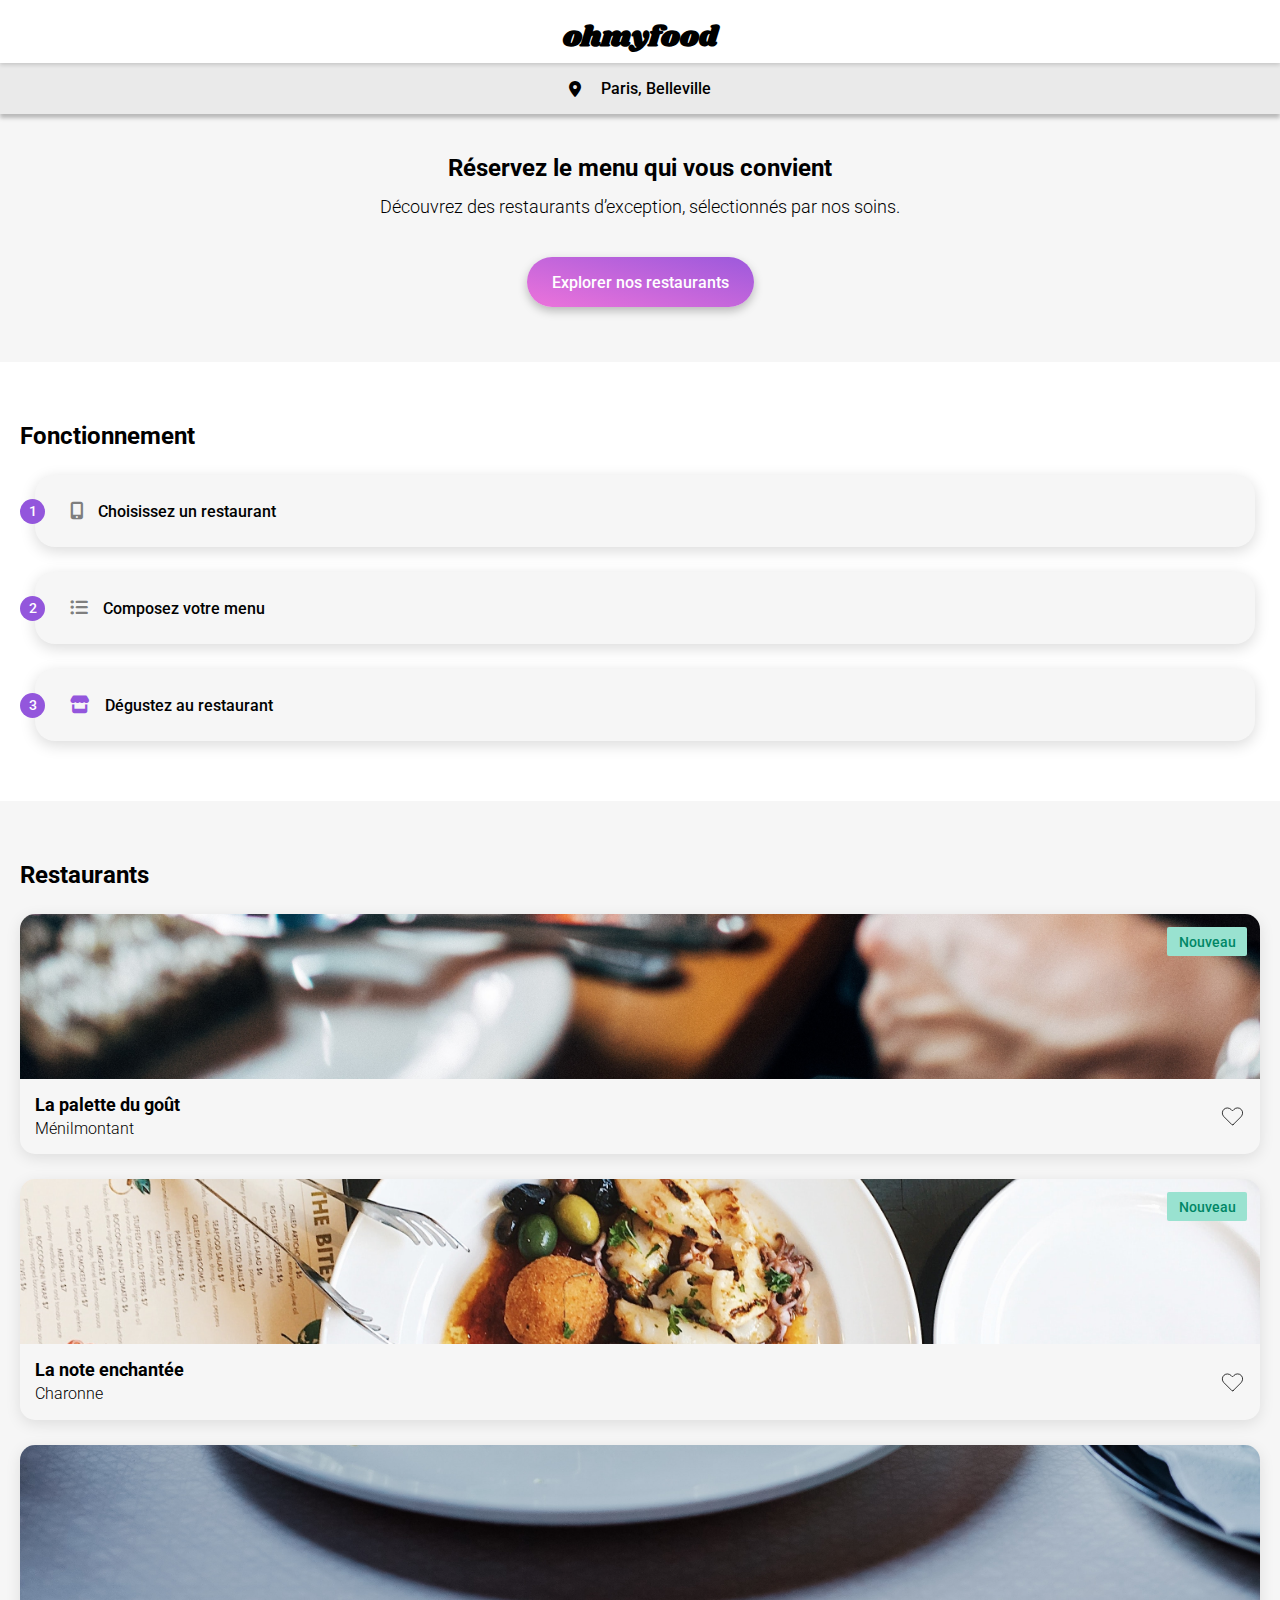
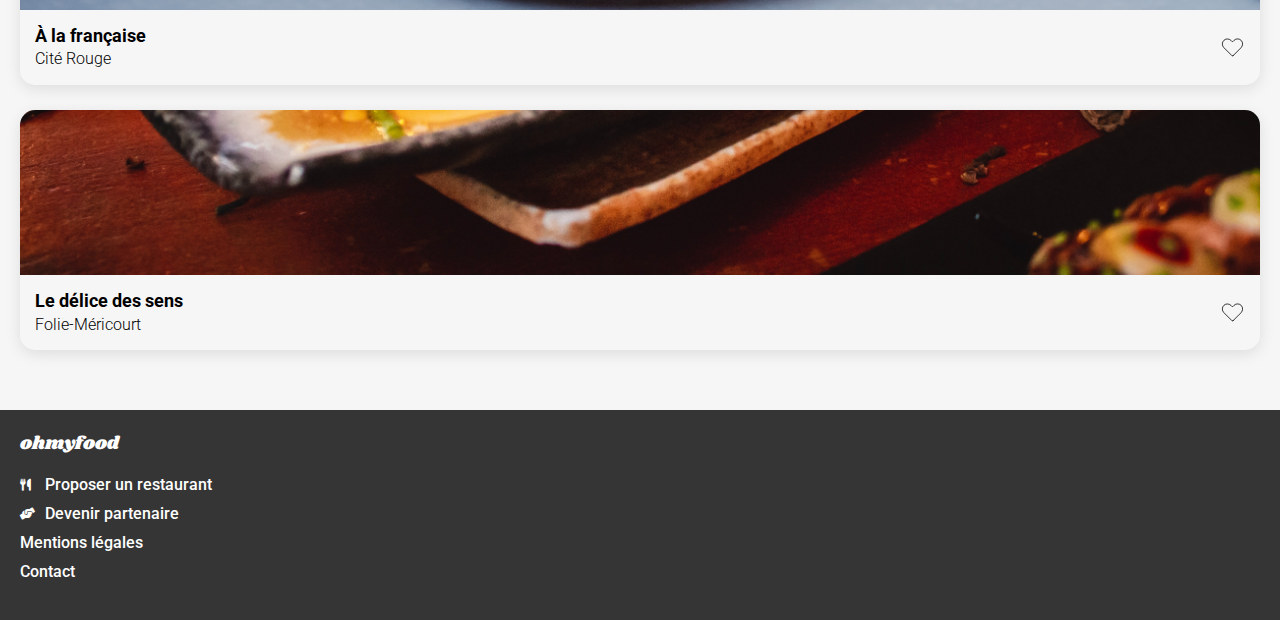
==== index.html @ 4b6b0914 "test" ====
<!DOCTYPE html>
<html lang="fr">
    <head>
        <meta charset="UTF-8">
        <meta name="viewport" content="width=device-width, initial-scale=1.0">
        <title>Oh My Food</title>
        <link rel="preconnect" href="https://fonts.gstatic.com" crossorigin>
        <link rel="stylesheet" href="https://fonts.googleapis.com/css2?family=Roboto:wght@300;400;500;600;700&family=Shrikhand&display=swap">
        <link rel="stylesheet" href="https://cdnjs.cloudflare.com/ajax/libs/font-awesome/6.0.0/css/all.min.css">
        <link rel="stylesheet" href="assets/css/style.css">
        <link rel="stylesheet" href="assets/css/homepage.css">
        <link rel="stylesheet" href="projet-3-OhMyFood/assets/css/style.css">
        <link rel="stylesheet" href="projet-3-OhMyFood/assets/css/homepage.css">
    </head>
    <body>
        <header class="homepage-header flex-center-center-col">
            <div class="header-title flex-center-center">
                <h1>ohmyfood</h1>
            </div>
            <div class="header-location flex-center-center">
                <i class="fa-solid fa-location-dot"></i>
                <p>Paris, Belleville</p>
            </div>
        </header>
        <main>
            <section class="homepage-call-to-action homepage-contrast-background flex-center-center-col">
                <div class="call-to-action-txt flex-center-center-col">
                    <h2>Réservez le menu qui vous convient</h2>
                    <p>Découvrez des restaurants d’exception, sélectionnés par nos soins.</p>
                </div>
                <a href="#restaurants" class="gradient-button">Explorer nos restaurants</a>
            </section>
            <section class="process-presentation flex-center-start-col">
                <h2>Fonctionnement</h2>
                <div class="process-steps flex-left-center homepage-contrast-background">
                    <span class="process-step-number flex-center-center">1</span>
                    <i class="grey-icon flex-center-center fa-solid fa-mobile-screen-button"></i>
                    <p>Choisissez un restaurant</p>                    
                </div>
                <div class="process-steps flex-left-center homepage-contrast-background">
                    <span class="process-step-number flex-center-center">2</span>
                    <i class="grey-icon flex-center-center fa-solid fa-list-ul"></i>
                    <p>Composez votre menu</p>                    
                </div>
                <div class="process-steps flex-left-center homepage-contrast-background">
                    <span class="process-step-number flex-center-center">3</span>
                    <i class="purple-icon flex-center-center fa-solid fa-store"></i>
                    <p>Dégustez au restaurant</p>                    
                </div>
            </section>
            <section class="restaurants-list homepage-contrast-background flex-center-start-col" id="restaurants">
                <h2>Restaurants</h2>
                <a href="./restaurants/lapalettedugout.html" class="restaurant-cards">
                    <article class="restaurant-cards-container">
                        <div class="restaurant-badge flex-center-center">Nouveau</div>
                        <img src="./assets/images/restaurants/jay-wennington-N_Y88TWmGwA-unsplash.jpg"
                             class="cards-img img-cover-bottom"
                             alt="Plates and bread bucket on a restaurant table">
                        <div class="restaurant-infos flex-center-center">
                            <div class="restaurant-txt">
                                <h3>La palette du goût</h3>
                                <p>Ménilmontant</p>
                            </div>
                            <div class="restaurant-save">
                                <input type="checkbox" id="heart-1st-restaurant"/>
                                <label for="heart-1st-restaurant">
                                    <svg class="heart-unchecked" xmlns="http://www.w3.org/2000/svg" viewBox="0 0 256 256">
                                        <path d="M133.7,211.9l81-81c19.9-20,22.8-52.7,4-73.6a52,52,0,0,0-75.5-2.1L128,70.5,114.9,57.3c-20-19.9-52.7-22.8-73.6-4a52,52,0,0,0-2.1,75.5l83.1,83.1A8.1,8.1,0,0,0,133.7,211.9Z"
                                        fill="none" stroke="#000" stroke-linecap="round" stroke-linejoin="round" stroke-width="8"/>
                                    </svg>
                                    <svg class="heart-checked" xmlns="http://www.w3.org/2000/svg" viewBox="0 0 256 256">
                                        <defs>
                                            <linearGradient id="Gradient1">
                                              <stop class="heart-gradient-top" offset="0%" />
                                              <stop class="heart-gradient-bottom" offset="100%" />
                                            </linearGradient>
                                        </defs>
                                        <path id="heart-checked-1" class="heart-checked" fill="url(#Gradient1)" d="M133.7,211.9l81-81c19.9-20,22.8-52.7,4-73.6a52,52,0,0,0-75.5-2.1L128,70.5,114.9,57.3c-20-19.9-52.7-22.8-73.6-4a52,52,0,0,0-2.1,75.5l83.1,83.1A8.1,8.1,0,0,0,133.7,211.9Z"/>
                                    </svg> 
                                </label>
                            </div>
                        </div>
                    </article>
                </a>
                <a href="./restaurants/lanotenechantee.html"class="restaurant-cards">
                    <article class="restaurant-cards-container">
                        <div class="restaurant-badge flex-center-center">Nouveau</div>
                        <img src="./assets/images/restaurants/stil-u2Lp8tXIcjw-unsplash.jpg"
                             class="cards-img img-cover-center"
                             alt="Plate and restaurant menu on a restaurant table">
                        <div class="restaurant-infos flex-center-center">
                            <div class="restaurant-txt">
                                <h3>La note enchantée</h3>
                                <p>Charonne</p>
                            </div>
                            <div class="restaurant-save">
                                <input type="checkbox" id="heart-2nd-restaurant"/>
                                <label for="heart-2nd-restaurant">
                                    <svg class="heart-unchecked" xmlns="http://www.w3.org/2000/svg" viewBox="0 0 256 256">
                                        <path d="M133.7,211.9l81-81c19.9-20,22.8-52.7,4-73.6a52,52,0,0,0-75.5-2.1L128,70.5,114.9,57.3c-20-19.9-52.7-22.8-73.6-4a52,52,0,0,0-2.1,75.5l83.1,83.1A8.1,8.1,0,0,0,133.7,211.9Z"
                                        fill="none" stroke="#000" stroke-linecap="round" stroke-linejoin="round" stroke-width="8"/>
                                    </svg>
                                    <svg class="heart-checked" xmlns="http://www.w3.org/2000/svg" viewBox="0 0 256 256">
                                        <defs>
                                            <linearGradient id="Gradient2">
                                              <stop class="heart-gradient-top" offset="0%" />
                                              <stop class="heart-gradient-bottom" offset="100%" />
                                            </linearGradient>
                                        </defs>
                                        <path id="heart-checked-2" class="heart-checked" fill="url(#Gradient2)" d="M133.7,211.9l81-81c19.9-20,22.8-52.7,4-73.6a52,52,0,0,0-75.5-2.1L128,70.5,114.9,57.3c-20-19.9-52.7-22.8-73.6-4a52,52,0,0,0-2.1,75.5l83.1,83.1A8.1,8.1,0,0,0,133.7,211.9Z"/>
                                    </svg>
                                </label>
                            </div>
                        </div>
                    </article>
                </a>
                <a href="./restaurants/alafrancaise.html" class="restaurant-cards">
                    <article class="restaurant-cards-container">
                        <div class="none restaurant-badge flex-center-center">Nouveau</div>
                        <img src="./assets/images/restaurants/toa-heftiba-DQKerTsQwi0-unsplash.jpg"
                             class="cards-img img-cover-bottom"
                             alt="Eggs on bread on a restaurant table">
                        <div class="restaurant-infos flex-center-center">
                            <div class="restaurant-txt">
                                <h3>À la française</h3>
                                <p>Cité Rouge</p>
                            </div>
                            <div class="restaurant-save">
                                <input type="checkbox" id="heart-3rd-restaurant"/>
                                <label for="heart-3rd-restaurant">
                                    <svg class="heart-unchecked" xmlns="http://www.w3.org/2000/svg" viewBox="0 0 256 256">
                                        <path d="M133.7,211.9l81-81c19.9-20,22.8-52.7,4-73.6a52,52,0,0,0-75.5-2.1L128,70.5,114.9,57.3c-20-19.9-52.7-22.8-73.6-4a52,52,0,0,0-2.1,75.5l83.1,83.1A8.1,8.1,0,0,0,133.7,211.9Z"
                                        fill="none" stroke="#000" stroke-linecap="round" stroke-linejoin="round" stroke-width="8"/>
                                    </svg>
                                    <svg class="heart-checked" xmlns="http://www.w3.org/2000/svg" viewBox="0 0 256 256">
                                        <defs>
                                            <linearGradient id="Gradient3">
                                            <stop class="heart-gradient-top" offset="0%" />
                                            <stop class="heart-gradient-bottom" offset="100%" />
                                            </linearGradient>
                                        </defs>
                                        <path id="heart-checked-3" class="heart-checked" fill="url(#Gradient3)" d="M133.7,211.9l81-81c19.9-20,22.8-52.7,4-73.6a52,52,0,0,0-75.5-2.1L128,70.5,114.9,57.3c-20-19.9-52.7-22.8-73.6-4a52,52,0,0,0-2.1,75.5l83.1,83.1A8.1,8.1,0,0,0,133.7,211.9Z"/>
                                    </svg>
                                </label>
                            </div>
                        </div>
                    </article>
                </a>
                <a href="./restaurants/ledelicedessens.html" class="restaurant-cards">
                    <article class="restaurant-cards-container">
                        <div class="none restaurant-badge flex-center-center">Nouveau</div>
                        <img src="./assets/images/restaurants/louis-hansel-shotsoflouis-qNBGVyOCY8Q-unsplash.jpg"
                             class="cards-img img-cover-bottom"
                             alt="Restaurant plates filled woth fish and other ingredients">
                        <div class="restaurant-infos flex-center-center">
                            <div class="restaurant-txt">
                                <h3>Le délice des sens</h3>
                                <p>Folie-Méricourt</p>
                            </div>
                            <div class="restaurant-save">
                                <input type="checkbox" id="heart-4th-restaurant"/>
                                <label for="heart-4th-restaurant">
                                    <svg class="heart-unchecked" xmlns="http://www.w3.org/2000/svg" viewBox="0 0 256 256">
                                        <path d="M133.7,211.9l81-81c19.9-20,22.8-52.7,4-73.6a52,52,0,0,0-75.5-2.1L128,70.5,114.9,57.3c-20-19.9-52.7-22.8-73.6-4a52,52,0,0,0-2.1,75.5l83.1,83.1A8.1,8.1,0,0,0,133.7,211.9Z"
                                        fill="none" stroke="#000" stroke-linecap="round" stroke-linejoin="round" stroke-width="8"/>
                                    </svg>
                                    <svg class="heart-checked" xmlns="http://www.w3.org/2000/svg" viewBox="0 0 256 256">
                                        <defs>
                                            <linearGradient id="Gradient4">
                                            <stop class="heart-gradient-top" offset="0%" />
                                            <stop class="heart-gradient-bottom" offset="100%" />
                                            </linearGradient>
                                        </defs>
                                        <path id="heart-checked-4" class="heart-checked" fill="url(#Gradient4)" d="M133.7,211.9l81-81c19.9-20,22.8-52.7,4-73.6a52,52,0,0,0-75.5-2.1L128,70.5,114.9,57.3c-20-19.9-52.7-22.8-73.6-4a52,52,0,0,0-2.1,75.5l83.1,83.1A8.1,8.1,0,0,0,133.7,211.9Z"/>
                                    </svg>
                                </label>
                            </div>
                        </div>
                    </article>
                </a>
            </section>
        </main>
        <footer class="footer-container">
            <h4>ohmyfood</h4>
            <ul class="flex-center-start-col">
                <li><a href="#" class="flex-left-center"><i class="fa-solid fa-utensils"></i>Proposer un restaurant</a></li>
                <li><a href="#" class="flex-left-center"><i class="fa-solid fa-handshake-angle"></i>Devenir partenaire</a></li>
                <li><a href="#">Mentions légales</a></li>
                <li><a href="mailto:basile.d.santos@gmail.com">Contact</a></li>
            </ul>
        </footer>
    </body>
</html>
---- assets/css/style.css ----
/********** Initialize main elements ***********/
html {
	scroll-behavior: smooth;
}

* {
    font-family: 'Roboto', sans-serif, Helvetica;
    color: #000000;
    font-weight: 300;
}

:root {
    --primary-color: #9356DC;
    --secondary-color: #FF79DA;
    --tertiary-color: #99E2D0;
    --tertiary-contrast-color: #008766;
    --background-color: #F6F6F6;
    --light-contrast-color: #FFFFFF;
    --dark-contrast-color: #353535;
    --global-padding-top-bottom: 60px;
    --global-padding-left-right: 20px;
    --section-gap: 25px;
}

body {
    margin: 0;
}

h1, h2, h3, h4, h5, h6 {
    margin: 0;
}

h1, h2, h3 {
    font-weight: 700;
}

h1 {
    font-size: 1.8em;
}

h2 {
    font-size: 1.5em;
}

h3 {
    font-size: 1.1em;
}

.homepage-contrast-background {
    background-color: #F6F6F6;
}

.flex-center-center, .gradient-button {
    display: flex;
    justify-content: center;
    align-items: center;
}

.flex-left-center {
    display: flex;
    justify-content: left;
    align-items: center;
}

.flex-right-center {
    display: flex;
    justify-content: right;
    align-items: center;
}

.flex-center-end {
    display: flex;
    justify-content: center;
    align-items: flex-end;
}

.flex-center-center-col {
    display: flex;
    justify-content: center;
    align-items: center;
    flex-direction: column;
}

.flex-center-start-col {
    display: flex;
    justify-content: center;
    align-items: flex-start;
    flex-direction: column;
}

.none {
    display: none;
}

.img-cover-bottom {
    object-fit: cover;
    object-position: bottom;
}

.img-cover-center {
    object-fit: cover;
    object-position: center;
}

.gradient-button {
    width: fit-content;
    text-decoration: none;
    height: 50px;
    padding: 0 25px;
    margin: 15px;
    font-size: 1em;
    font-weight: 500;
    border: none;
    border-radius: 25px;
    color: #FFFFFF;
    background: linear-gradient(193.33deg, #9356DC -11.44%, #FF79DA 123.93%);
    box-shadow: 0px 4px 10px 0px #00000040;
    transition: 250ms ease-in;
}

.gradient-button:hover {
    filter: brightness(115%) contrast(85%);
    box-shadow: 0px 4px 15px 0px #00000040;
}

.purple-icon {
    color: var(--primary-color);
}

.grey-icon {
    color: #7E7E7E;
}

/****** Footer style ******/
.footer-container {
    padding: var(--global-padding-left-right);
    background-color: var(--dark-contrast-color);
    h4, li, i, a {
        color: #FFFFFF;
    }
    h4 {
        font-family: Shrikhand;
        font-size: 1.15em;
    }
    ul {
        list-style: none;
        padding-left: 0;
        gap: 5px;
        a {
            gap: 20px;
            font-size: 1em;
            font-weight: 500;
            line-height: 1.5em;
            text-decoration: none;
        }
        i {
            width: 5px;
            font-size: 12px;
        }
    }
}
---- assets/css/homepage.css ----
section {
    padding: var(--global-padding-top-bottom)
             var(--global-padding-left-right);
}

/****** Homepage Header style ******/
.homepage-header {
    position: sticky;
    z-index: 99;
    background-color: #FFFFFF;
    box-shadow: 0px 4px 4px 0px #00000040;
    & .header-title {
        width: 100%;
        height: 63px;
        z-index: 1;
        box-shadow: 0px 2px 4px 0px #00000026;
        h1 {
            padding-top: 10px;
            margin: 0;
            font-family: Shrikhand;
        }
    }
    .header-location {
        width: 100%;
        background-color: #EAEAEA;
        gap: 20px;
        p {
            font-weight: 500;
            font-size: 1em;
        }
    }
}

/****** Call to action section style ******/
.homepage-call-to-action {
    gap: var(--section-gap);
    padding: 2.5em 2em;
    & .call-to-action-txt {
        text-align: center;
        gap: 15px;
        h2 {
            padding: 0 25px;
            margin: 0;
        }
        p {
            font-size: 1.1em;
            margin: 0;
        }
    }
}

/****** Process presentation style ******/
.process-presentation {
    gap: var(--section-gap);
    & .process-steps {
        width: calc(100% - 20px);
        height: 72px;
        margin-left: 15px;
        border-radius: 20px;
        box-shadow: 0px 4px 15px 0px #00000026;
        .process-step-number {
            width: 25px;
            height: 25px;
            margin-left: -15px;;
            font-size: 0.87em;
            font-weight: 500;
            color: #FFFFFF;
            border-radius: 25px;
            background-color: var(--primary-color);
        }
        i {
            padding: 0 15px 0 25px;
            font-size: 1.1em;
        }
        p {
            font-size: 1em;
            font-weight: 500;
        }
    }
}
/****** restaurants list style  ******/
.restaurants-list {
    gap: var(--section-gap);
}

/*** Restaurant cards style ***/
.restaurant-cards {
    width: 100%;
    overflow: hidden;
    text-decoration: none;
    border-radius: 15px;
    box-shadow: 0px 4px 15px 0px #0000001A;
    align-items: initial;
    & .restaurant-cards-container {
        display: flex;
        flex-direction: column;
    }
    .cards-img {        
        width: 100%;
        height: 165px;
    }
    .restaurant-badge {
        position: absolute;
        height: 29px;
        width: 80px;
        margin-top: 13px;
        font-size: 0.85em;
        font-weight: 500;
        right: calc( 13px + var(--global-padding-left-right));
        border-radius: 2px;
        color: var(--tertiary-contrast-color);
        background-color: var(--tertiary-color);
    }
    .restaurant-infos {
        justify-content: space-between;
        padding: 15px 15px;
    }
    .restaurant-txt {
        line-height: 1.35;
        p {
            margin: 0;
        }
    }
    .restaurant-save {
        width: 25px;
        height: 25px;
        input[type="checkbox"], .heart-checked {
            display: none;
        }
        input[type="checkbox"] + label, .heart-unchecked {
            display: block;
            cursor: pointer;
        }
        input[type="checkbox"]:checked + label {
            .heart-unchecked {
                display: none;
            }
            .heart-checked {
                display: block;
                #heart-checked-1 {
                    fill: url(#Gradient1);
                }
                #heart-checked-2 {
                    fill: url(#Gradient2);
                }
                #heart-checked-3 {
                    fill: url(#Gradient3);
                }
                #heart-checked-4 {
                    fill: url(#Gradient4);
                }
                .heart-gradient-top {
                    stop-color: var(--primary-color);
                }
                .heart-gradient-bottom {
                    stop-color: var(--secondary-color);
                }
            }
        }
    }
}
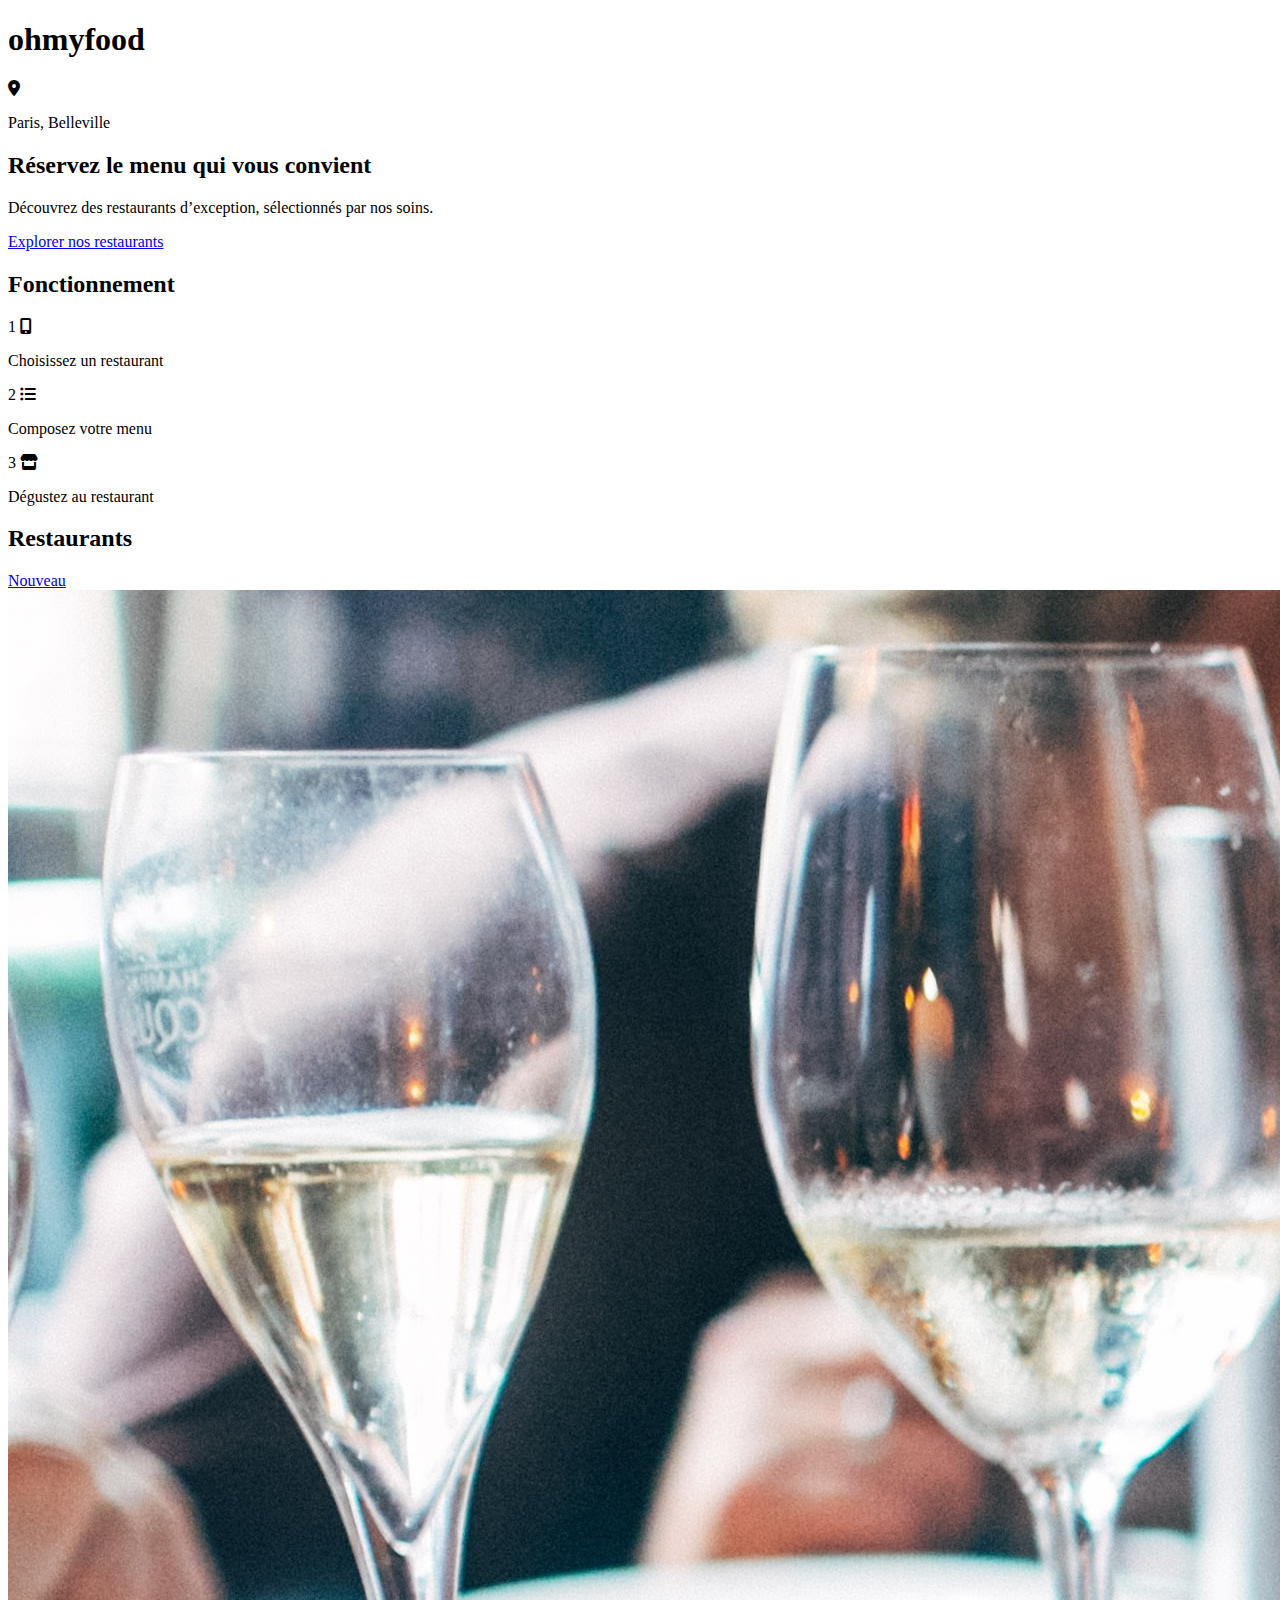
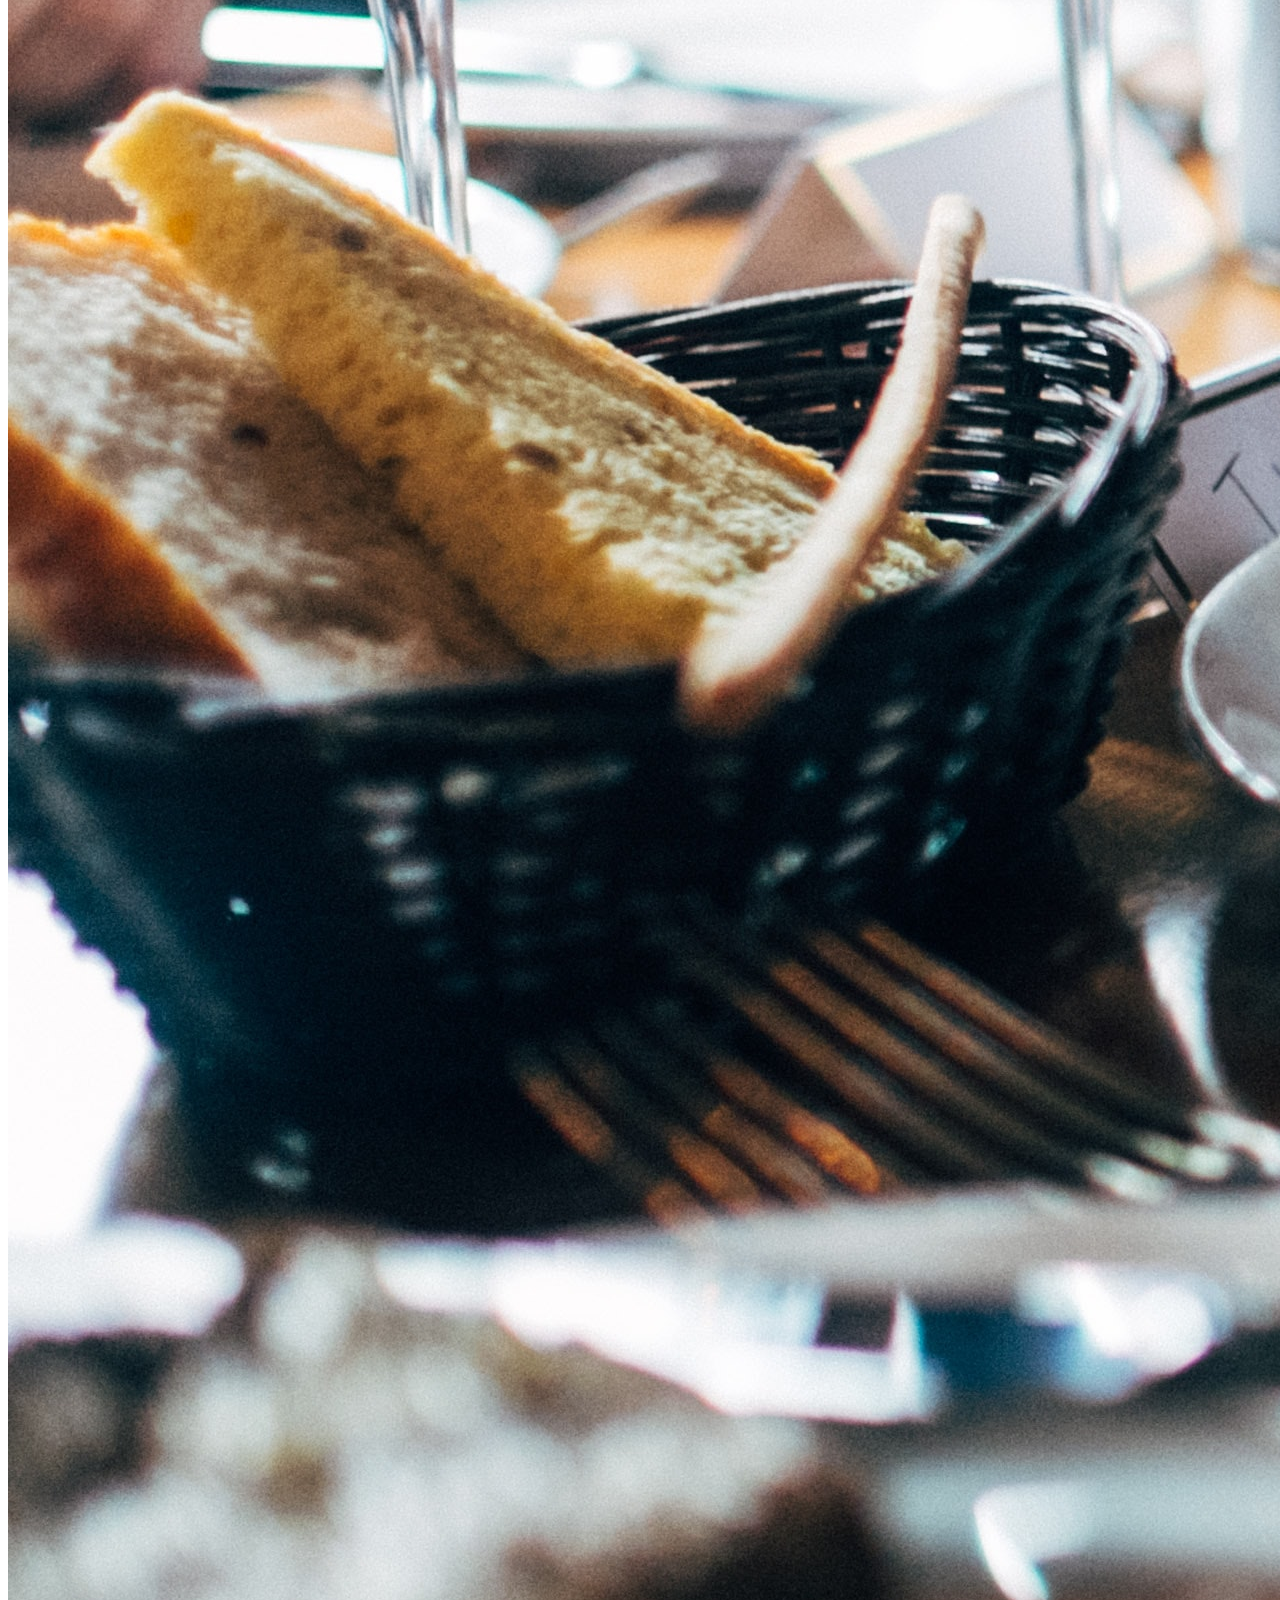
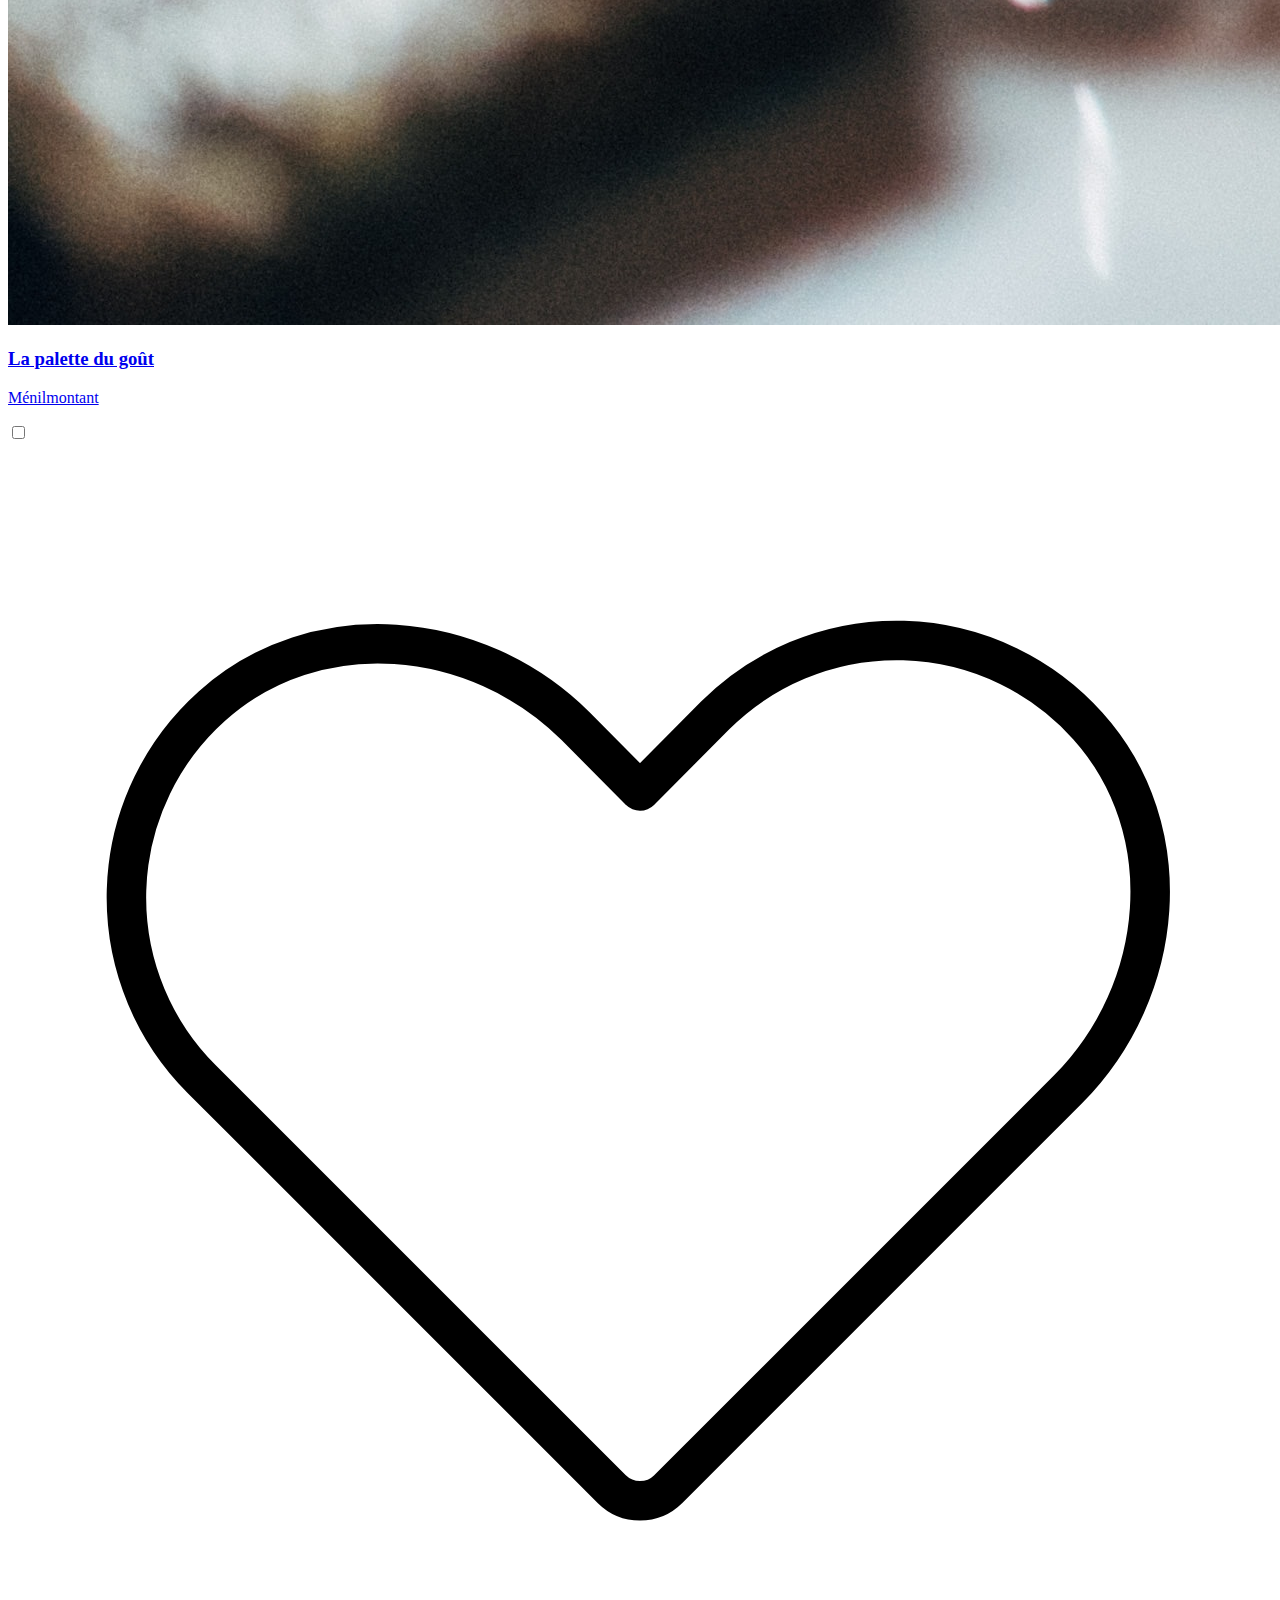
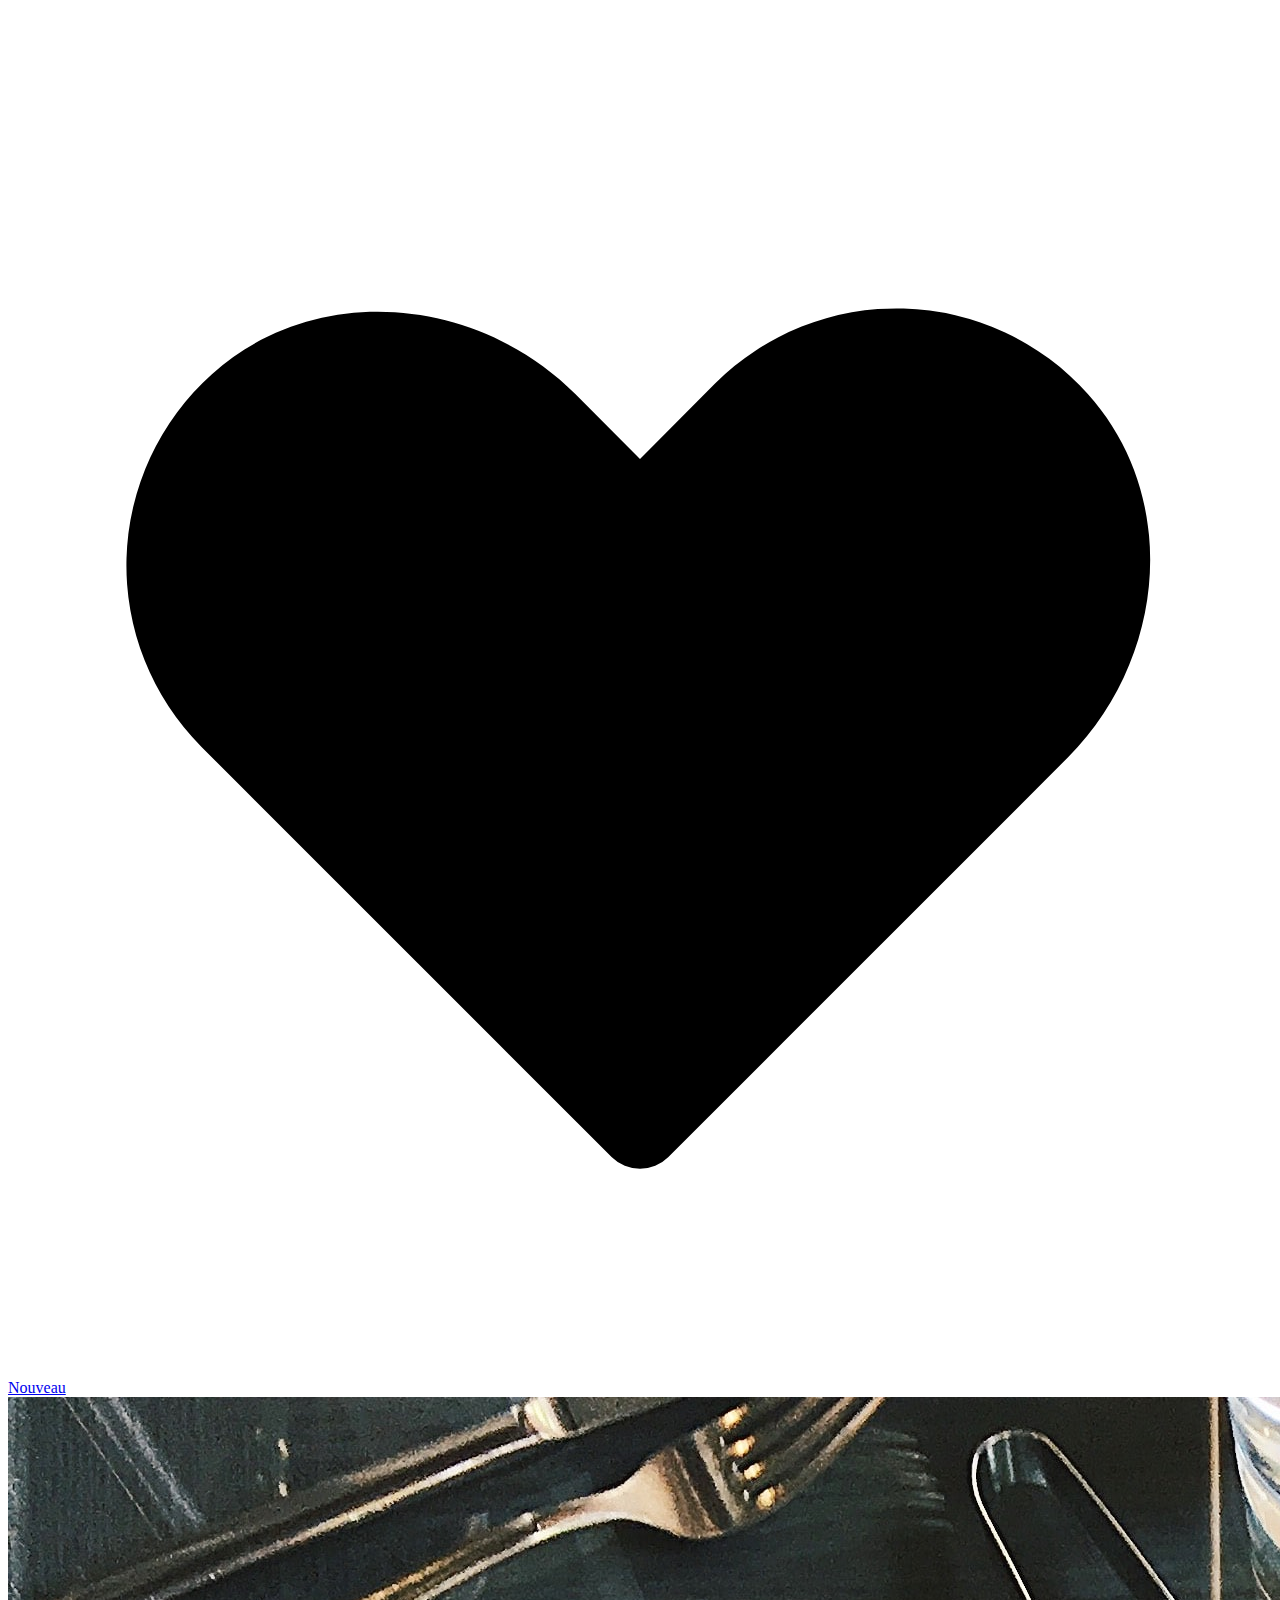
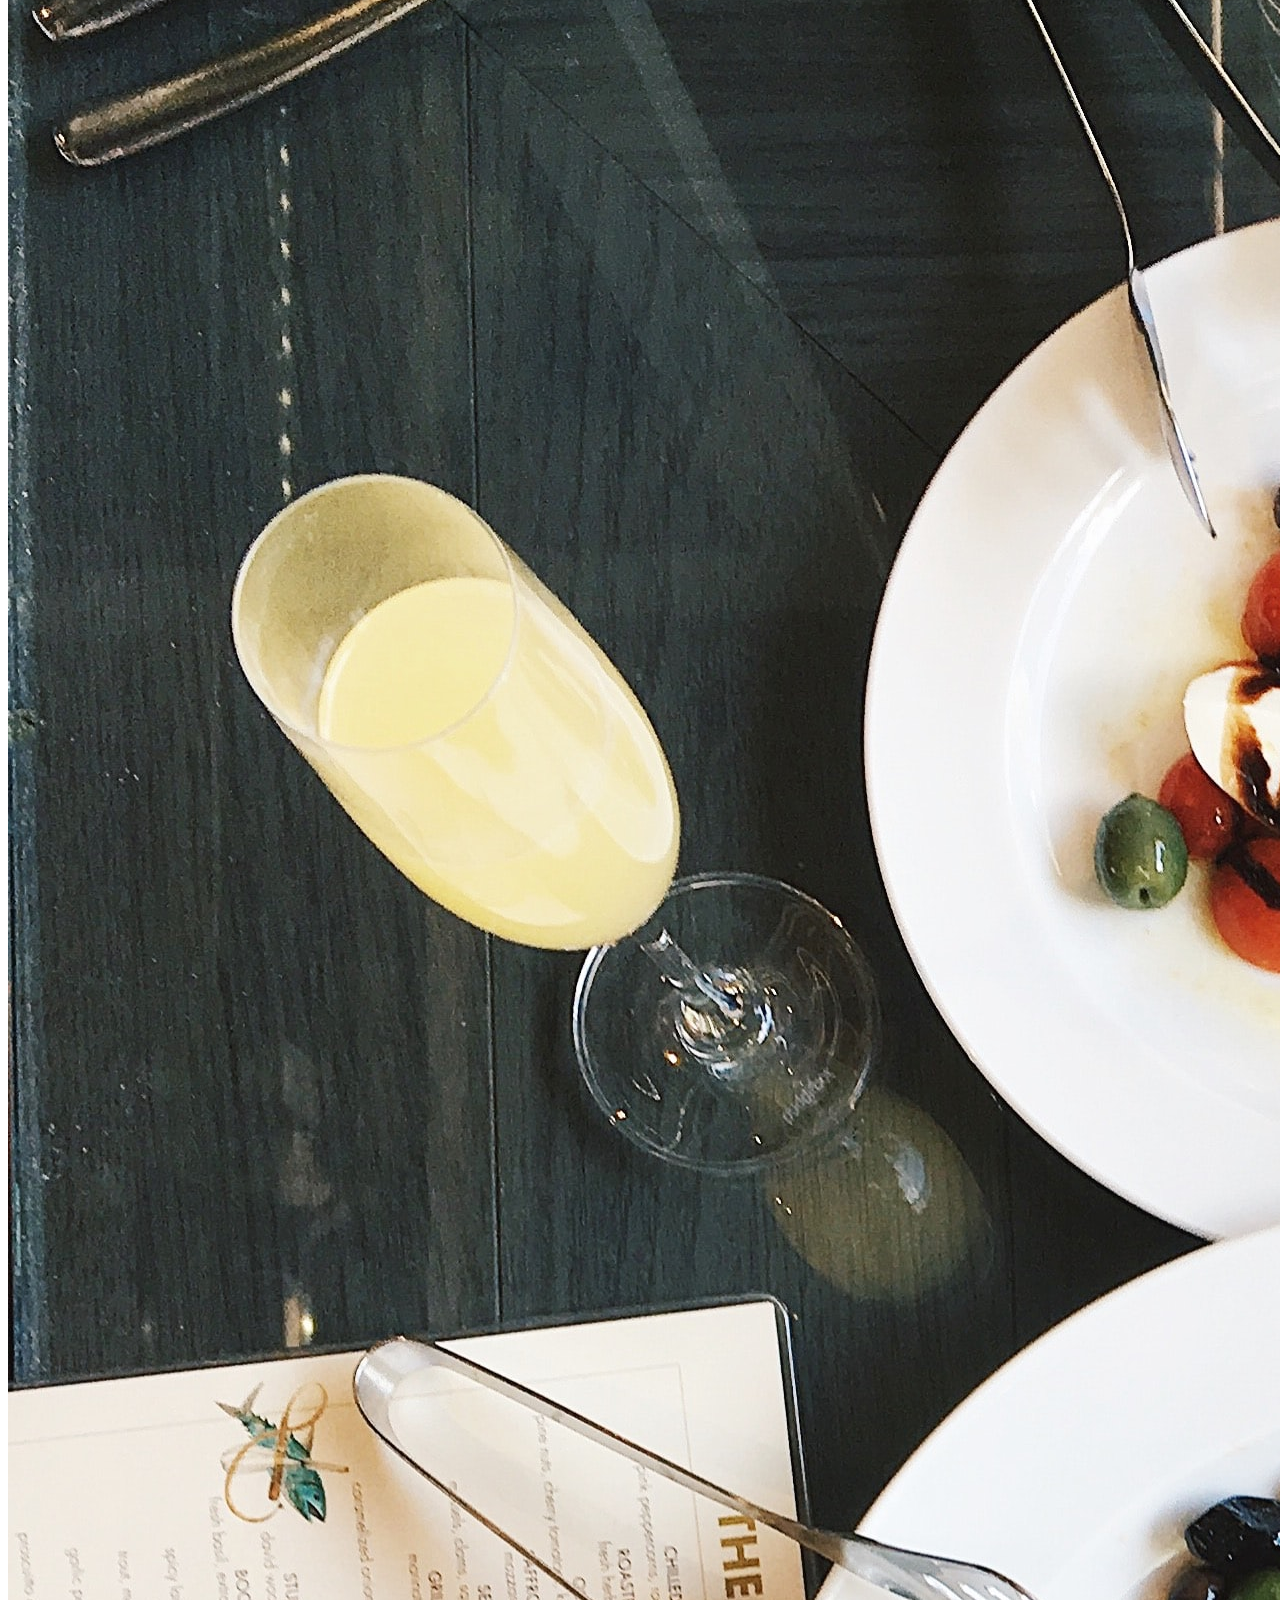
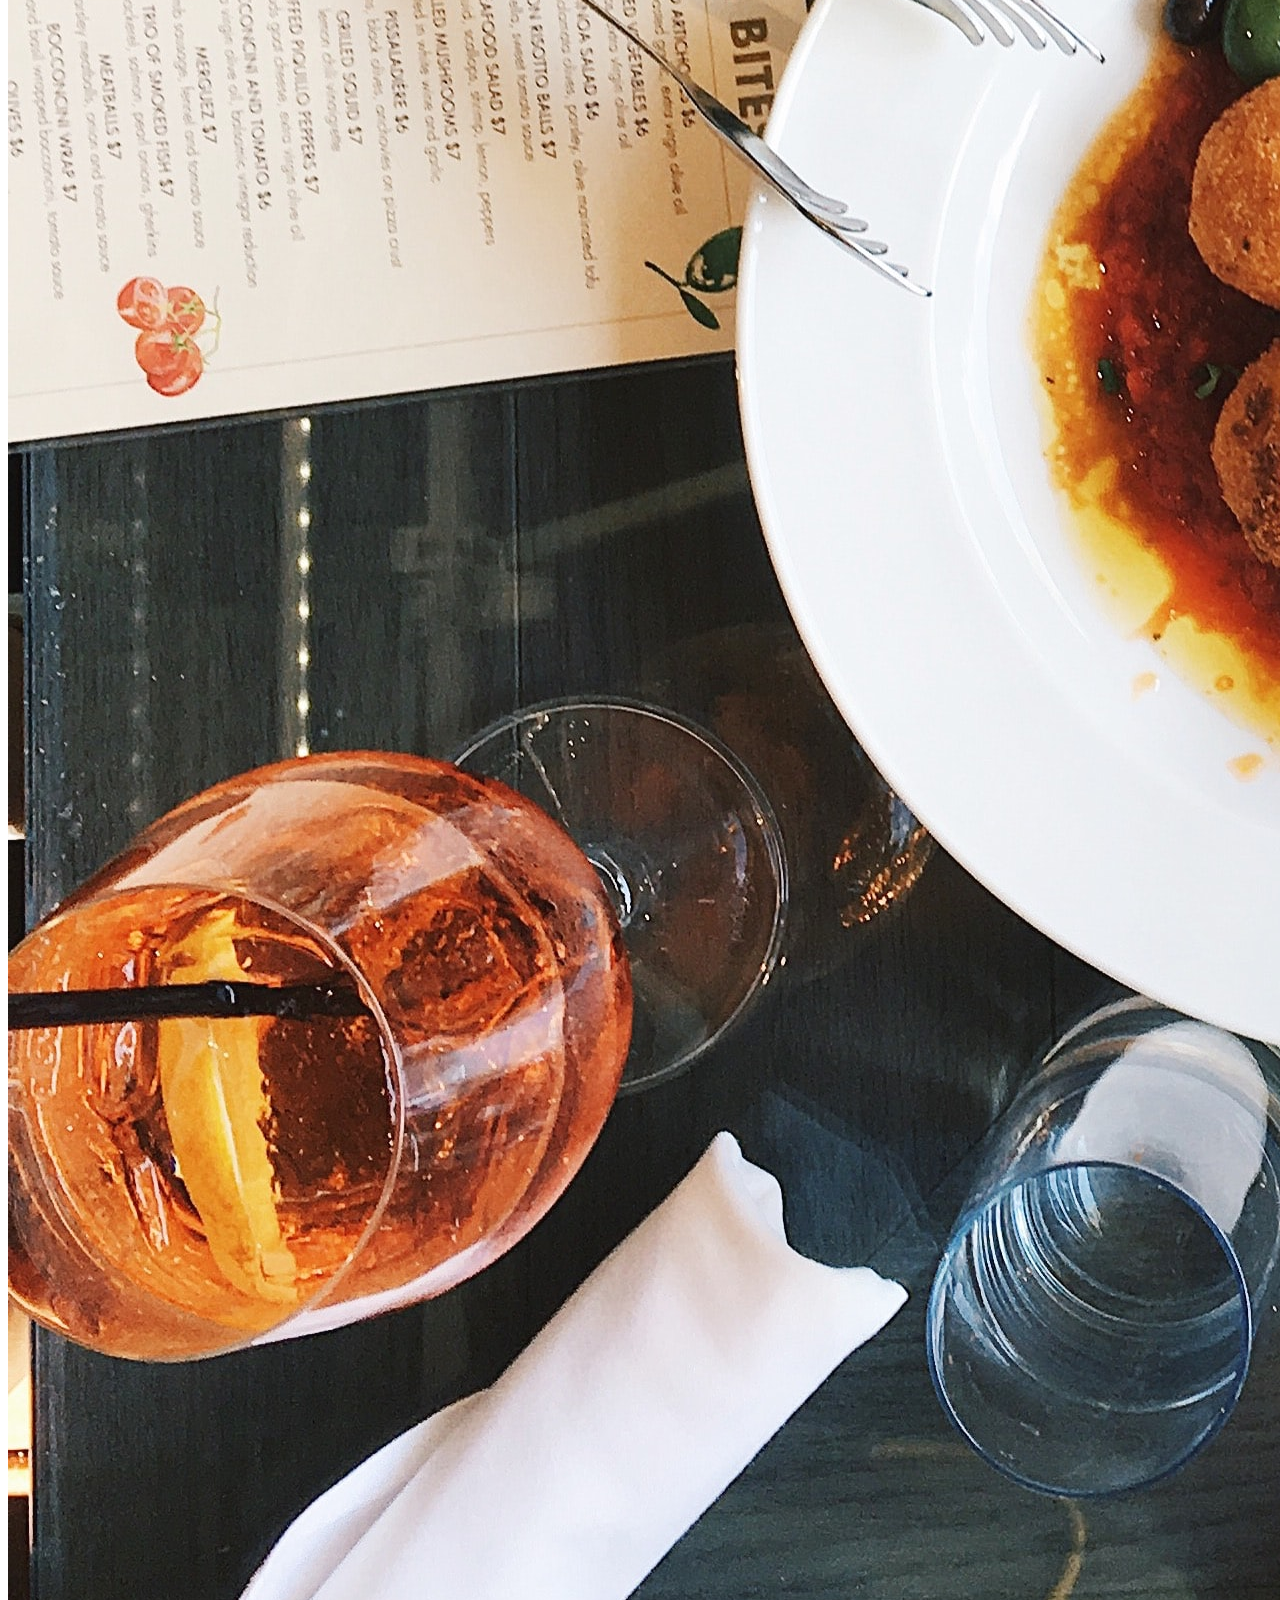
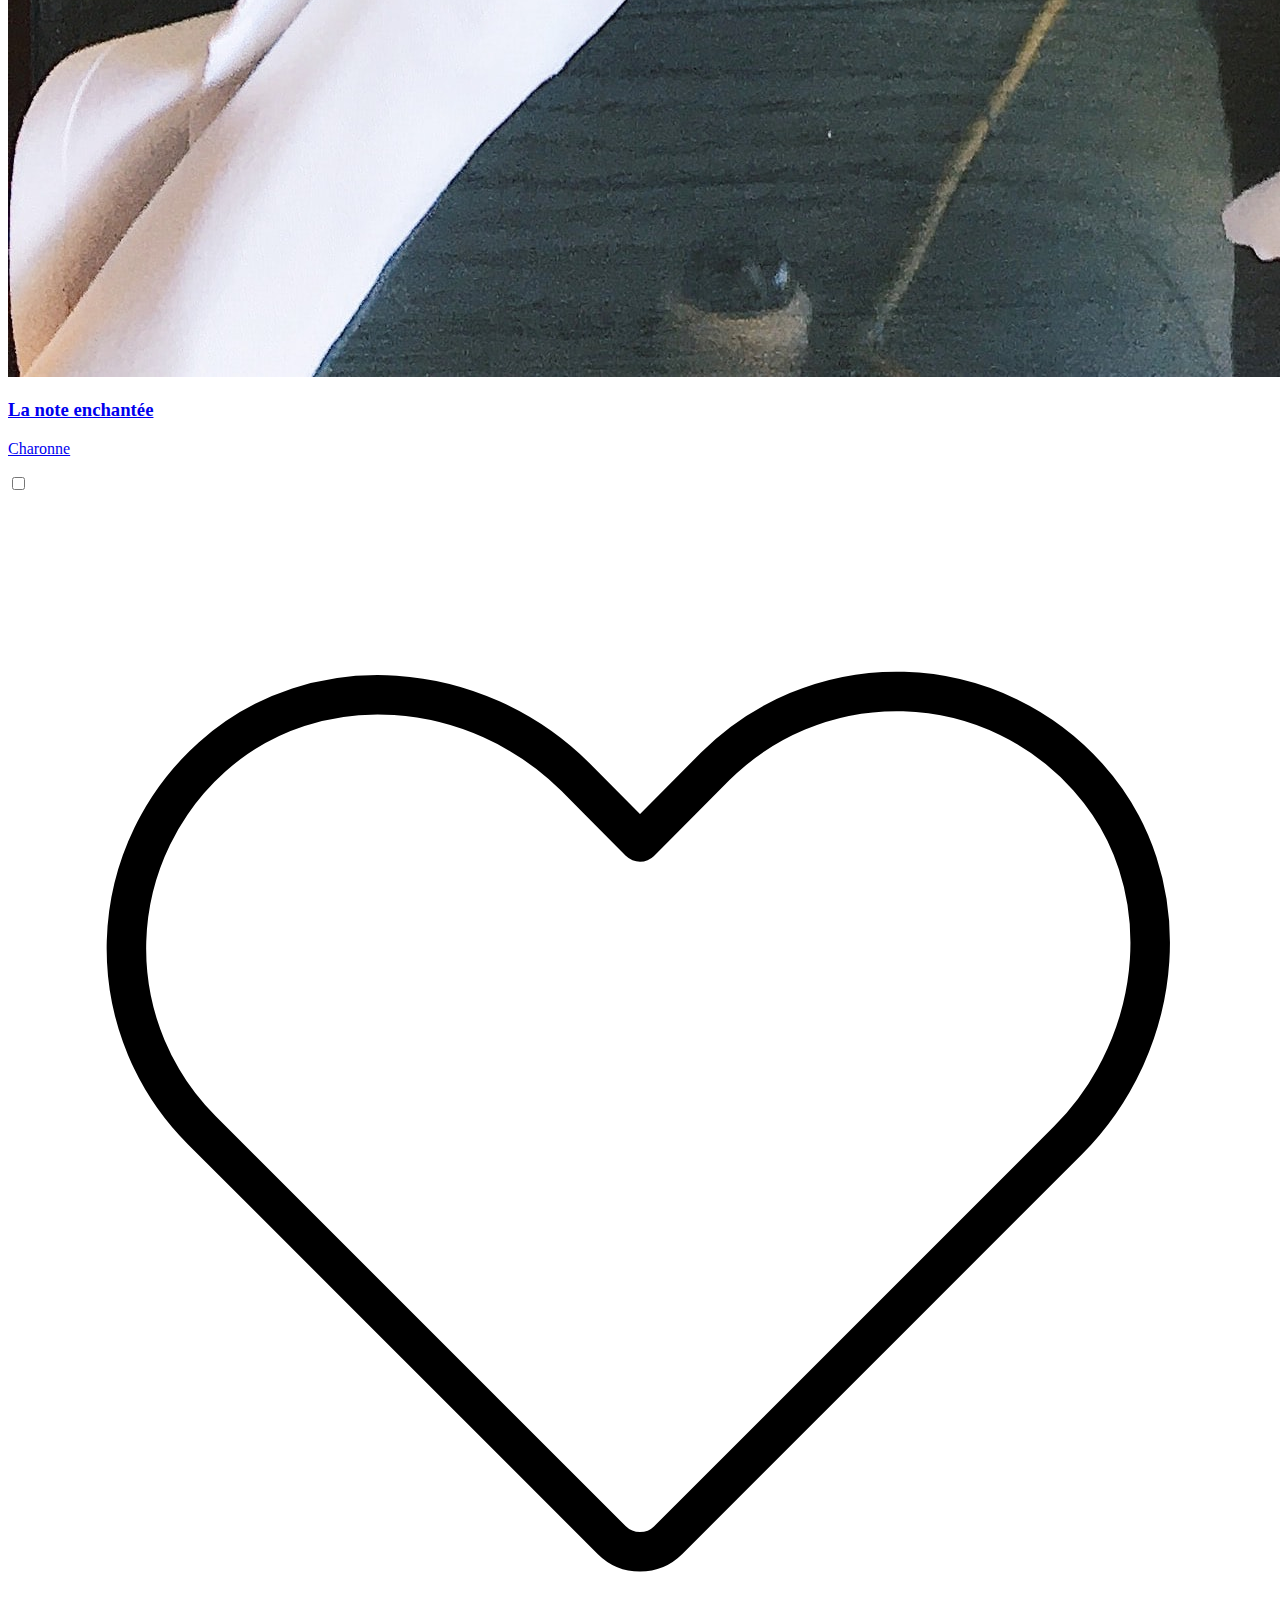
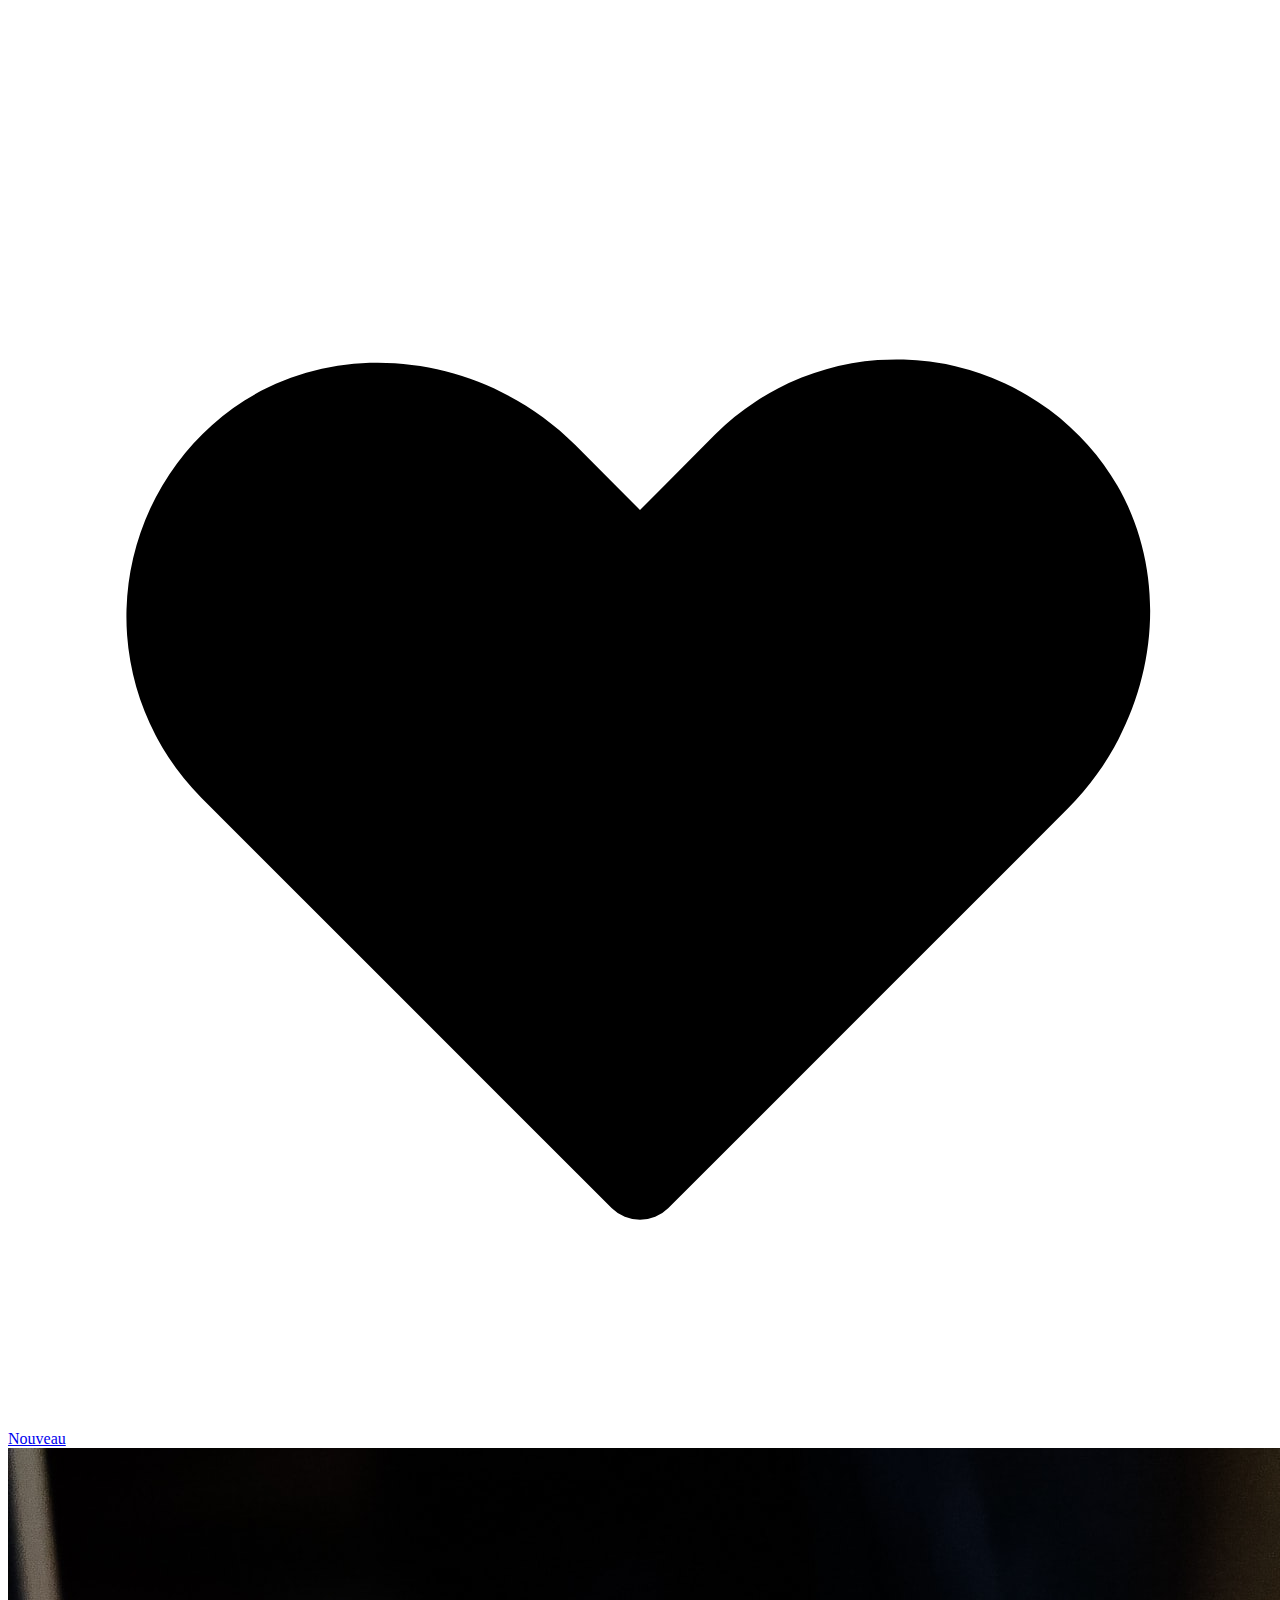
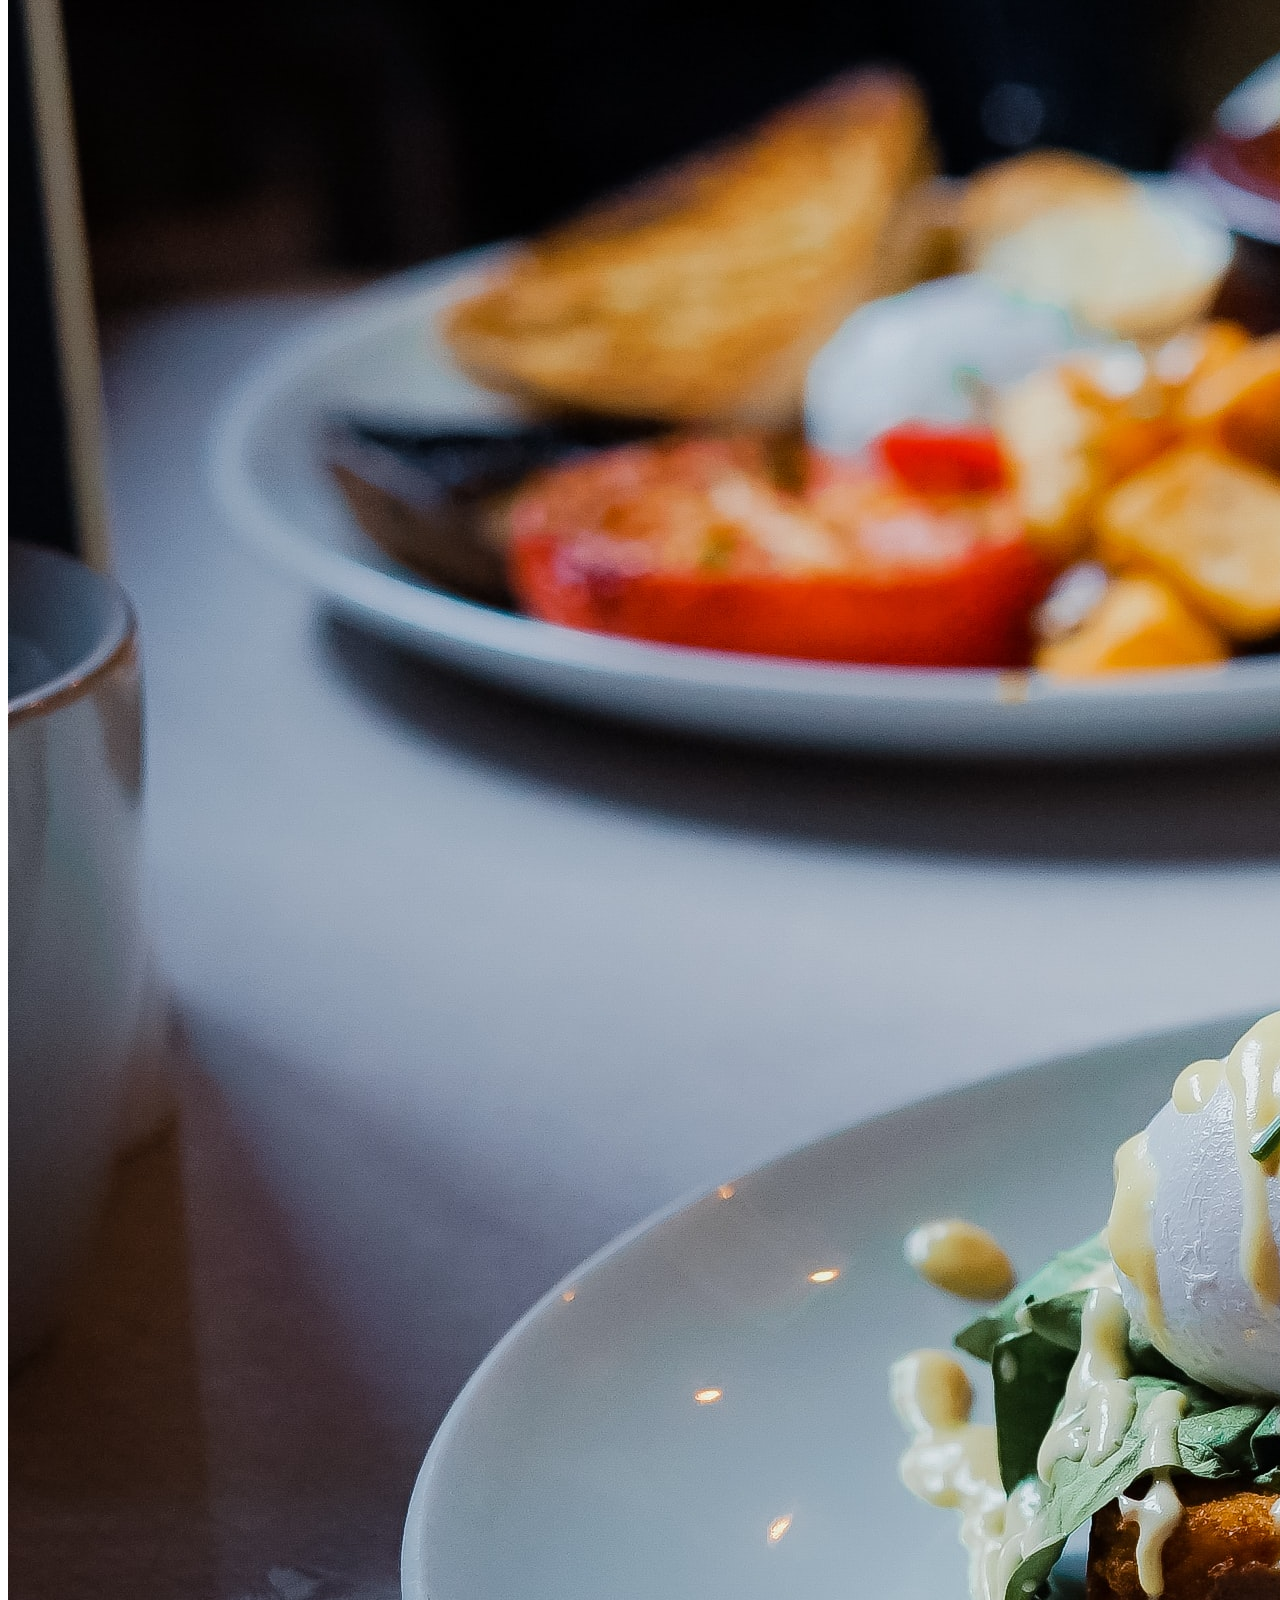
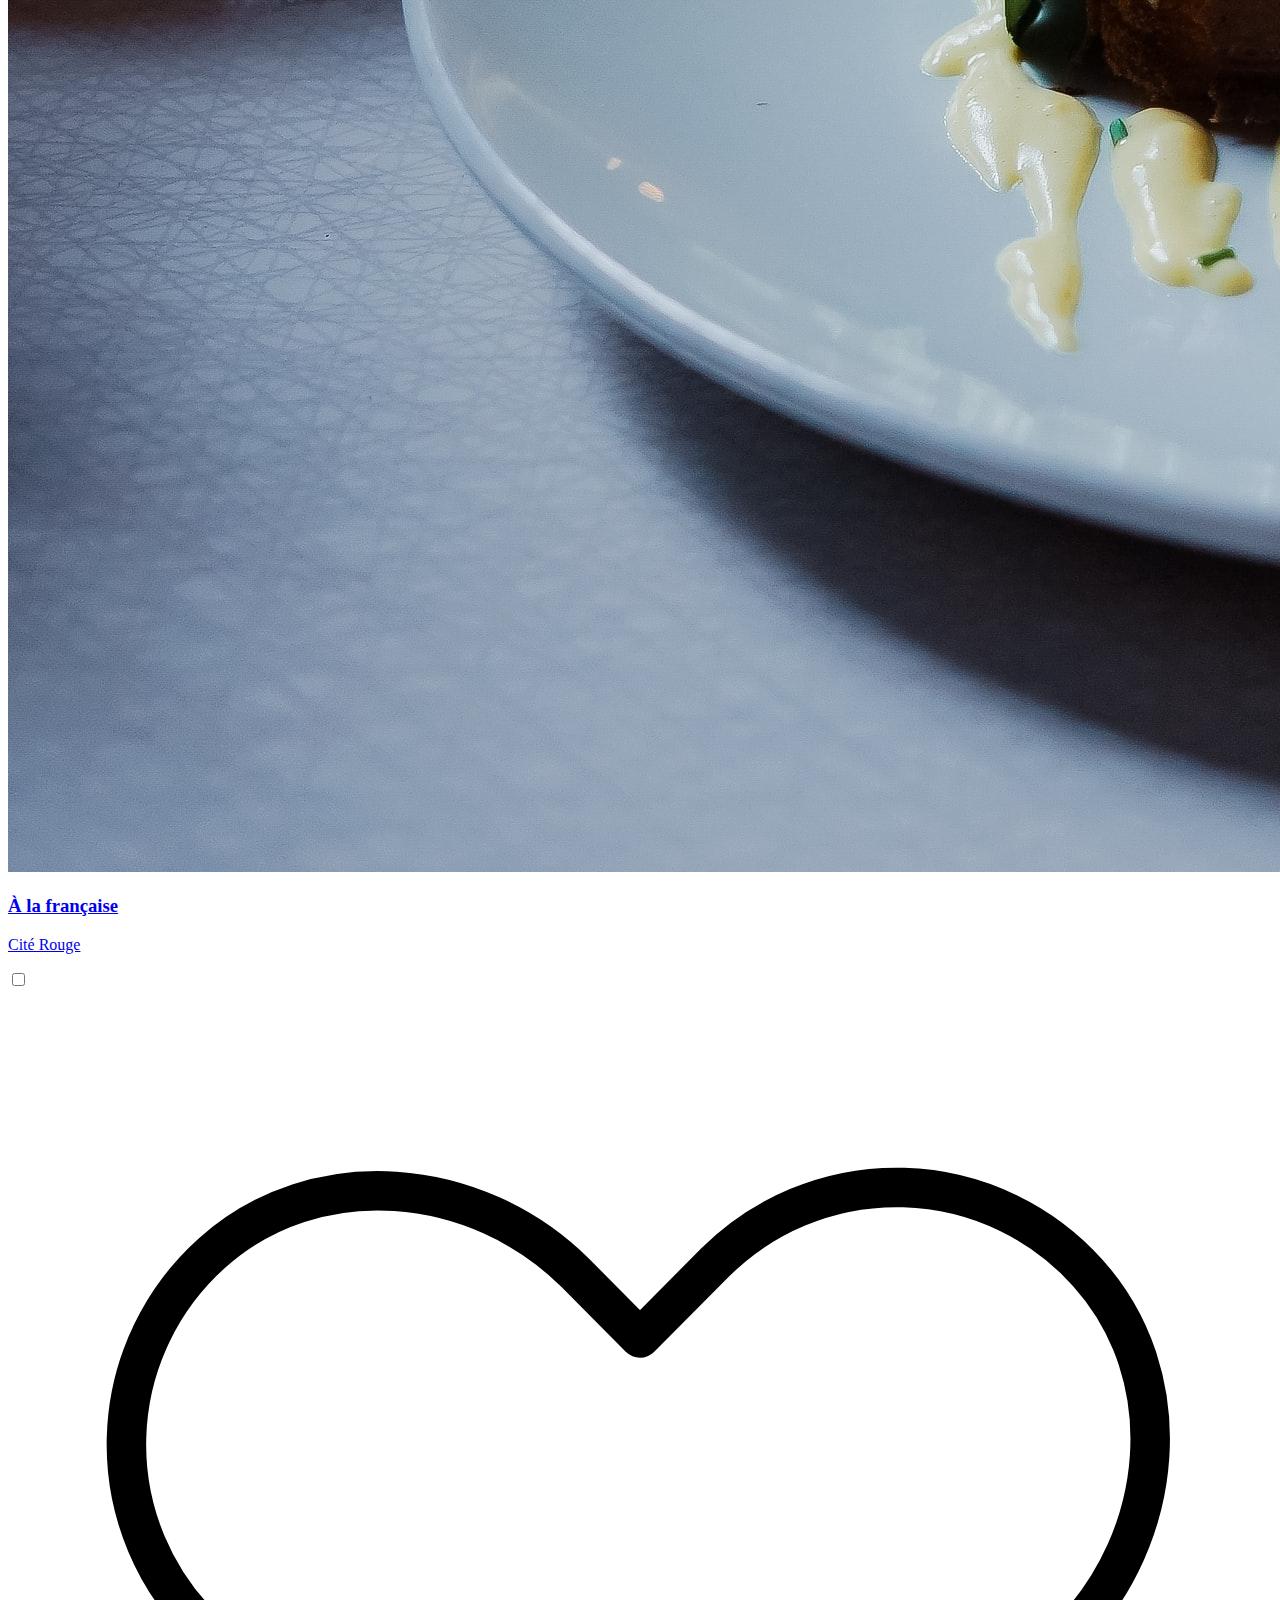
==== commit fe307891: "correctoion on stylesheets path for github pages" ====
--- a/index.html
+++ b/index.html
@@ -7,8 +7,6 @@
         <link rel="preconnect" href="https://fonts.gstatic.com" crossorigin>
         <link rel="stylesheet" href="https://fonts.googleapis.com/css2?family=Roboto:wght@300;400;500;600;700&family=Shrikhand&display=swap">
         <link rel="stylesheet" href="https://cdnjs.cloudflare.com/ajax/libs/font-awesome/6.0.0/css/all.min.css">
-        <link rel="stylesheet" href="assets/css/style.css">
-        <link rel="stylesheet" href="assets/css/homepage.css">
         <link rel="stylesheet" href="projet-3-OhMyFood/assets/css/style.css">
         <link rel="stylesheet" href="projet-3-OhMyFood/assets/css/homepage.css">
     </head>
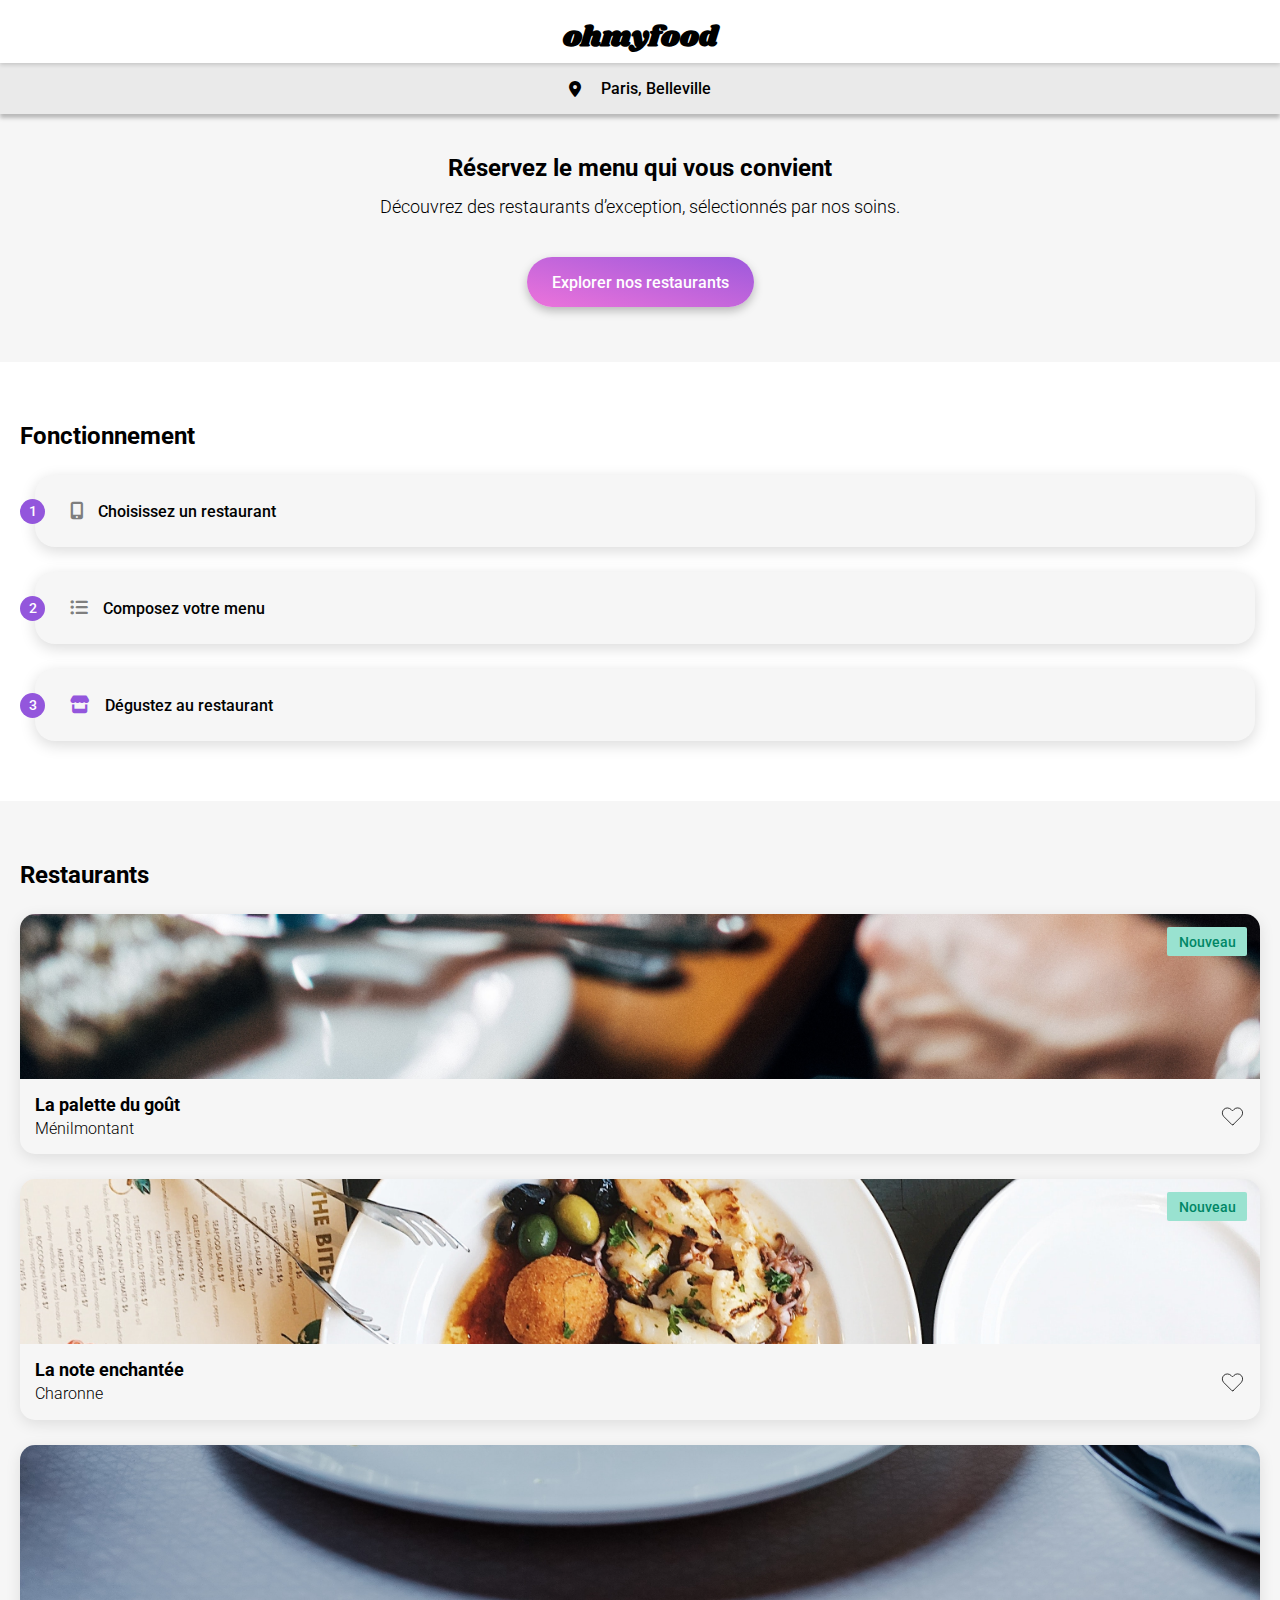
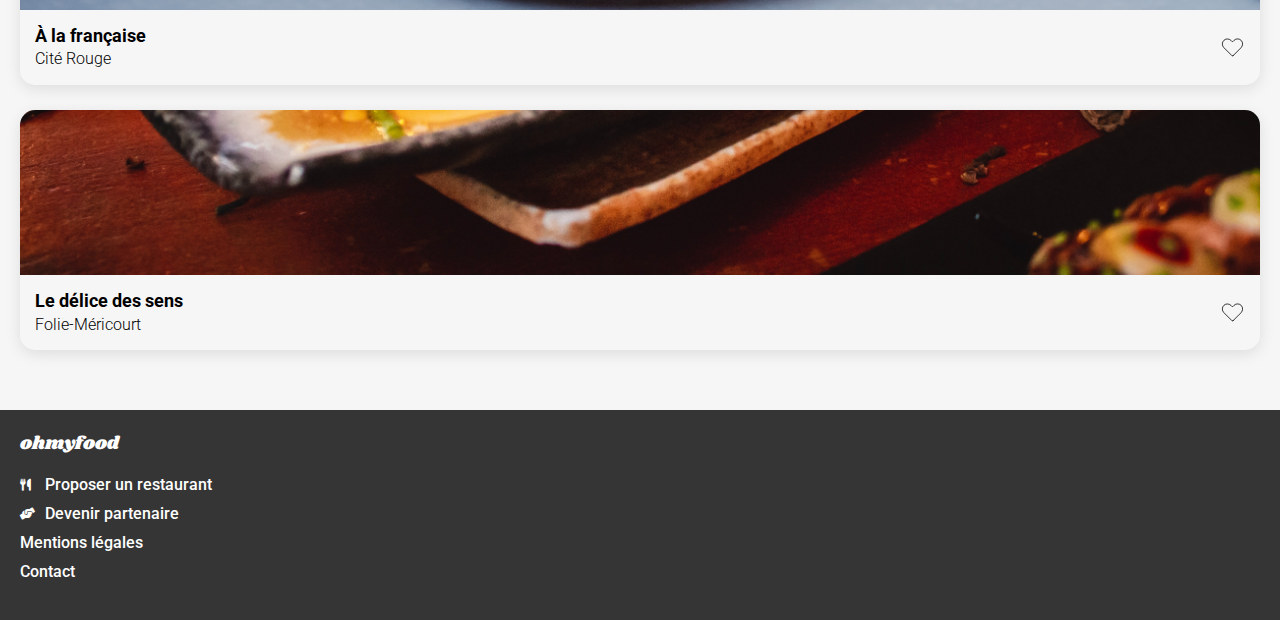
==== commit 435d7214: "Update index.html" ====
--- a/index.html
+++ b/index.html
@@ -7,6 +7,8 @@
         <link rel="preconnect" href="https://fonts.gstatic.com" crossorigin>
         <link rel="stylesheet" href="https://fonts.googleapis.com/css2?family=Roboto:wght@300;400;500;600;700&family=Shrikhand&display=swap">
         <link rel="stylesheet" href="https://cdnjs.cloudflare.com/ajax/libs/font-awesome/6.0.0/css/all.min.css">
+        <link rel="stylesheet" href="/assets/css/style.css">
+        <link rel="stylesheet" href="/assets/css/homepage.css">
         <link rel="stylesheet" href="projet-3-OhMyFood/assets/css/style.css">
         <link rel="stylesheet" href="projet-3-OhMyFood/assets/css/homepage.css">
     </head>
@@ -60,7 +62,7 @@
                                 <p>Ménilmontant</p>
                             </div>
                             <div class="restaurant-save">
-                                <input type="checkbox" id="heart-1st-restaurant"/>
+                                <input type="checkbox" id="heart-1st-restaurant">
                                 <label for="heart-1st-restaurant">
                                     <svg class="heart-unchecked" xmlns="http://www.w3.org/2000/svg" viewBox="0 0 256 256">
                                         <path d="M133.7,211.9l81-81c19.9-20,22.8-52.7,4-73.6a52,52,0,0,0-75.5-2.1L128,70.5,114.9,57.3c-20-19.9-52.7-22.8-73.6-4a52,52,0,0,0-2.1,75.5l83.1,83.1A8.1,8.1,0,0,0,133.7,211.9Z"
@@ -80,7 +82,7 @@
                         </div>
                     </article>
                 </a>
-                <a href="./restaurants/lanotenechantee.html"class="restaurant-cards">
+                <a href="./restaurants/lanotenechantee.html" class="restaurant-cards">
                     <article class="restaurant-cards-container">
                         <div class="restaurant-badge flex-center-center">Nouveau</div>
                         <img src="./assets/images/restaurants/stil-u2Lp8tXIcjw-unsplash.jpg"
@@ -92,7 +94,7 @@
                                 <p>Charonne</p>
                             </div>
                             <div class="restaurant-save">
-                                <input type="checkbox" id="heart-2nd-restaurant"/>
+                                <input type="checkbox" id="heart-2nd-restaurant">
                                 <label for="heart-2nd-restaurant">
                                     <svg class="heart-unchecked" xmlns="http://www.w3.org/2000/svg" viewBox="0 0 256 256">
                                         <path d="M133.7,211.9l81-81c19.9-20,22.8-52.7,4-73.6a52,52,0,0,0-75.5-2.1L128,70.5,114.9,57.3c-20-19.9-52.7-22.8-73.6-4a52,52,0,0,0-2.1,75.5l83.1,83.1A8.1,8.1,0,0,0,133.7,211.9Z"
@@ -124,7 +126,7 @@
                                 <p>Cité Rouge</p>
                             </div>
                             <div class="restaurant-save">
-                                <input type="checkbox" id="heart-3rd-restaurant"/>
+                                <input type="checkbox" id="heart-3rd-restaurant">
                                 <label for="heart-3rd-restaurant">
                                     <svg class="heart-unchecked" xmlns="http://www.w3.org/2000/svg" viewBox="0 0 256 256">
                                         <path d="M133.7,211.9l81-81c19.9-20,22.8-52.7,4-73.6a52,52,0,0,0-75.5-2.1L128,70.5,114.9,57.3c-20-19.9-52.7-22.8-73.6-4a52,52,0,0,0-2.1,75.5l83.1,83.1A8.1,8.1,0,0,0,133.7,211.9Z"
@@ -156,7 +158,7 @@
                                 <p>Folie-Méricourt</p>
                             </div>
                             <div class="restaurant-save">
-                                <input type="checkbox" id="heart-4th-restaurant"/>
+                                <input type="checkbox" id="heart-4th-restaurant">
                                 <label for="heart-4th-restaurant">
                                     <svg class="heart-unchecked" xmlns="http://www.w3.org/2000/svg" viewBox="0 0 256 256">
                                         <path d="M133.7,211.9l81-81c19.9-20,22.8-52.7,4-73.6a52,52,0,0,0-75.5-2.1L128,70.5,114.9,57.3c-20-19.9-52.7-22.8-73.6-4a52,52,0,0,0-2.1,75.5l83.1,83.1A8.1,8.1,0,0,0,133.7,211.9Z"
@@ -188,4 +190,4 @@
             </ul>
         </footer>
     </body>
-</html>+</html>
--- a/assets/css/style.css
+++ b/assets/css/style.css
@@ -0,0 +1,161 @@
+/********** Initialize main elements ***********/
+html {
+	scroll-behavior: smooth;
+}
+
+* {
+    font-family: 'Roboto', sans-serif, Helvetica;
+    color: #000000;
+    font-weight: 300;
+}
+
+:root {
+    --primary-color: #9356DC;
+    --secondary-color: #FF79DA;
+    --tertiary-color: #99E2D0;
+    --tertiary-contrast-color: #008766;
+    --background-color: #F6F6F6;
+    --light-contrast-color: #FFFFFF;
+    --dark-contrast-color: #353535;
+    --global-padding-top-bottom: 60px;
+    --global-padding-left-right: 20px;
+    --section-gap: 25px;
+}
+
+body {
+    margin: 0;
+}
+
+h1, h2, h3, h4, h5, h6 {
+    margin: 0;
+}
+
+h1, h2, h3 {
+    font-weight: 700;
+}
+
+h1 {
+    font-size: 1.8em;
+}
+
+h2 {
+    font-size: 1.5em;
+}
+
+h3 {
+    font-size: 1.1em;
+}
+
+.homepage-contrast-background {
+    background-color: #F6F6F6;
+}
+
+.flex-center-center, .gradient-button {
+    display: flex;
+    justify-content: center;
+    align-items: center;
+}
+
+.flex-left-center {
+    display: flex;
+    justify-content: left;
+    align-items: center;
+}
+
+.flex-right-center {
+    display: flex;
+    justify-content: right;
+    align-items: center;
+}
+
+.flex-center-end {
+    display: flex;
+    justify-content: center;
+    align-items: flex-end;
+}
+
+.flex-center-center-col {
+    display: flex;
+    justify-content: center;
+    align-items: center;
+    flex-direction: column;
+}
+
+.flex-center-start-col {
+    display: flex;
+    justify-content: center;
+    align-items: flex-start;
+    flex-direction: column;
+}
+
+.none {
+    display: none;
+}
+
+.img-cover-bottom {
+    object-fit: cover;
+    object-position: bottom;
+}
+
+.img-cover-center {
+    object-fit: cover;
+    object-position: center;
+}
+
+.gradient-button {
+    width: fit-content;
+    text-decoration: none;
+    height: 50px;
+    padding: 0 25px;
+    margin: 15px;
+    font-size: 1em;
+    font-weight: 500;
+    border: none;
+    border-radius: 25px;
+    color: #FFFFFF;
+    background: linear-gradient(193.33deg, #9356DC -11.44%, #FF79DA 123.93%);
+    box-shadow: 0px 4px 10px 0px #00000040;
+    transition: 250ms ease-in;
+}
+
+.gradient-button:hover {
+    filter: brightness(115%) contrast(85%);
+    box-shadow: 0px 4px 15px 0px #00000040;
+}
+
+.purple-icon {
+    color: var(--primary-color);
+}
+
+.grey-icon {
+    color: #7E7E7E;
+}
+
+/****** Footer style ******/
+.footer-container {
+    padding: var(--global-padding-left-right);
+    background-color: var(--dark-contrast-color);
+    h4, li, i, a {
+        color: #FFFFFF;
+    }
+    h4 {
+        font-family: Shrikhand;
+        font-size: 1.15em;
+    }
+    ul {
+        list-style: none;
+        padding-left: 0;
+        gap: 5px;
+        a {
+            gap: 20px;
+            font-size: 1em;
+            font-weight: 500;
+            line-height: 1.5em;
+            text-decoration: none;
+        }
+        i {
+            width: 5px;
+            font-size: 12px;
+        }
+    }
+}--- a/assets/css/homepage.css
+++ b/assets/css/homepage.css
@@ -0,0 +1,161 @@
+section {
+    padding: var(--global-padding-top-bottom)
+             var(--global-padding-left-right);
+}
+
+/****** Homepage Header style ******/
+.homepage-header {
+    position: sticky;
+    z-index: 99;
+    background-color: #FFFFFF;
+    box-shadow: 0px 4px 4px 0px #00000040;
+    & .header-title {
+        width: 100%;
+        height: 63px;
+        z-index: 1;
+        box-shadow: 0px 2px 4px 0px #00000026;
+        h1 {
+            padding-top: 10px;
+            margin: 0;
+            font-family: Shrikhand;
+        }
+    }
+    .header-location {
+        width: 100%;
+        background-color: #EAEAEA;
+        gap: 20px;
+        p {
+            font-weight: 500;
+            font-size: 1em;
+        }
+    }
+}
+
+/****** Call to action section style ******/
+.homepage-call-to-action {
+    gap: var(--section-gap);
+    padding: 2.5em 2em;
+    & .call-to-action-txt {
+        text-align: center;
+        gap: 15px;
+        h2 {
+            padding: 0 25px;
+            margin: 0;
+        }
+        p {
+            font-size: 1.1em;
+            margin: 0;
+        }
+    }
+}
+
+/****** Process presentation style ******/
+.process-presentation {
+    gap: var(--section-gap);
+    & .process-steps {
+        width: calc(100% - 20px);
+        height: 72px;
+        margin-left: 15px;
+        border-radius: 20px;
+        box-shadow: 0px 4px 15px 0px #00000026;
+        .process-step-number {
+            width: 25px;
+            height: 25px;
+            margin-left: -15px;;
+            font-size: 0.87em;
+            font-weight: 500;
+            color: #FFFFFF;
+            border-radius: 25px;
+            background-color: var(--primary-color);
+        }
+        i {
+            padding: 0 15px 0 25px;
+            font-size: 1.1em;
+        }
+        p {
+            font-size: 1em;
+            font-weight: 500;
+        }
+    }
+}
+/****** restaurants list style  ******/
+.restaurants-list {
+    gap: var(--section-gap);
+}
+
+/*** Restaurant cards style ***/
+.restaurant-cards {
+    width: 100%;
+    overflow: hidden;
+    text-decoration: none;
+    border-radius: 15px;
+    box-shadow: 0px 4px 15px 0px #0000001A;
+    align-items: initial;
+    & .restaurant-cards-container {
+        display: flex;
+        flex-direction: column;
+    }
+    .cards-img {        
+        width: 100%;
+        height: 165px;
+    }
+    .restaurant-badge {
+        position: absolute;
+        height: 29px;
+        width: 80px;
+        margin-top: 13px;
+        font-size: 0.85em;
+        font-weight: 500;
+        right: calc( 13px + var(--global-padding-left-right));
+        border-radius: 2px;
+        color: var(--tertiary-contrast-color);
+        background-color: var(--tertiary-color);
+    }
+    .restaurant-infos {
+        justify-content: space-between;
+        padding: 15px 15px;
+    }
+    .restaurant-txt {
+        line-height: 1.35;
+        p {
+            margin: 0;
+        }
+    }
+    .restaurant-save {
+        width: 25px;
+        height: 25px;
+        input[type="checkbox"], .heart-checked {
+            display: none;
+        }
+        input[type="checkbox"] + label, .heart-unchecked {
+            display: block;
+            cursor: pointer;
+        }
+        input[type="checkbox"]:checked + label {
+            .heart-unchecked {
+                display: none;
+            }
+            .heart-checked {
+                display: block;
+                #heart-checked-1 {
+                    fill: url(#Gradient1);
+                }
+                #heart-checked-2 {
+                    fill: url(#Gradient2);
+                }
+                #heart-checked-3 {
+                    fill: url(#Gradient3);
+                }
+                #heart-checked-4 {
+                    fill: url(#Gradient4);
+                }
+                .heart-gradient-top {
+                    stop-color: var(--primary-color);
+                }
+                .heart-gradient-bottom {
+                    stop-color: var(--secondary-color);
+                }
+            }
+        }
+    }
+}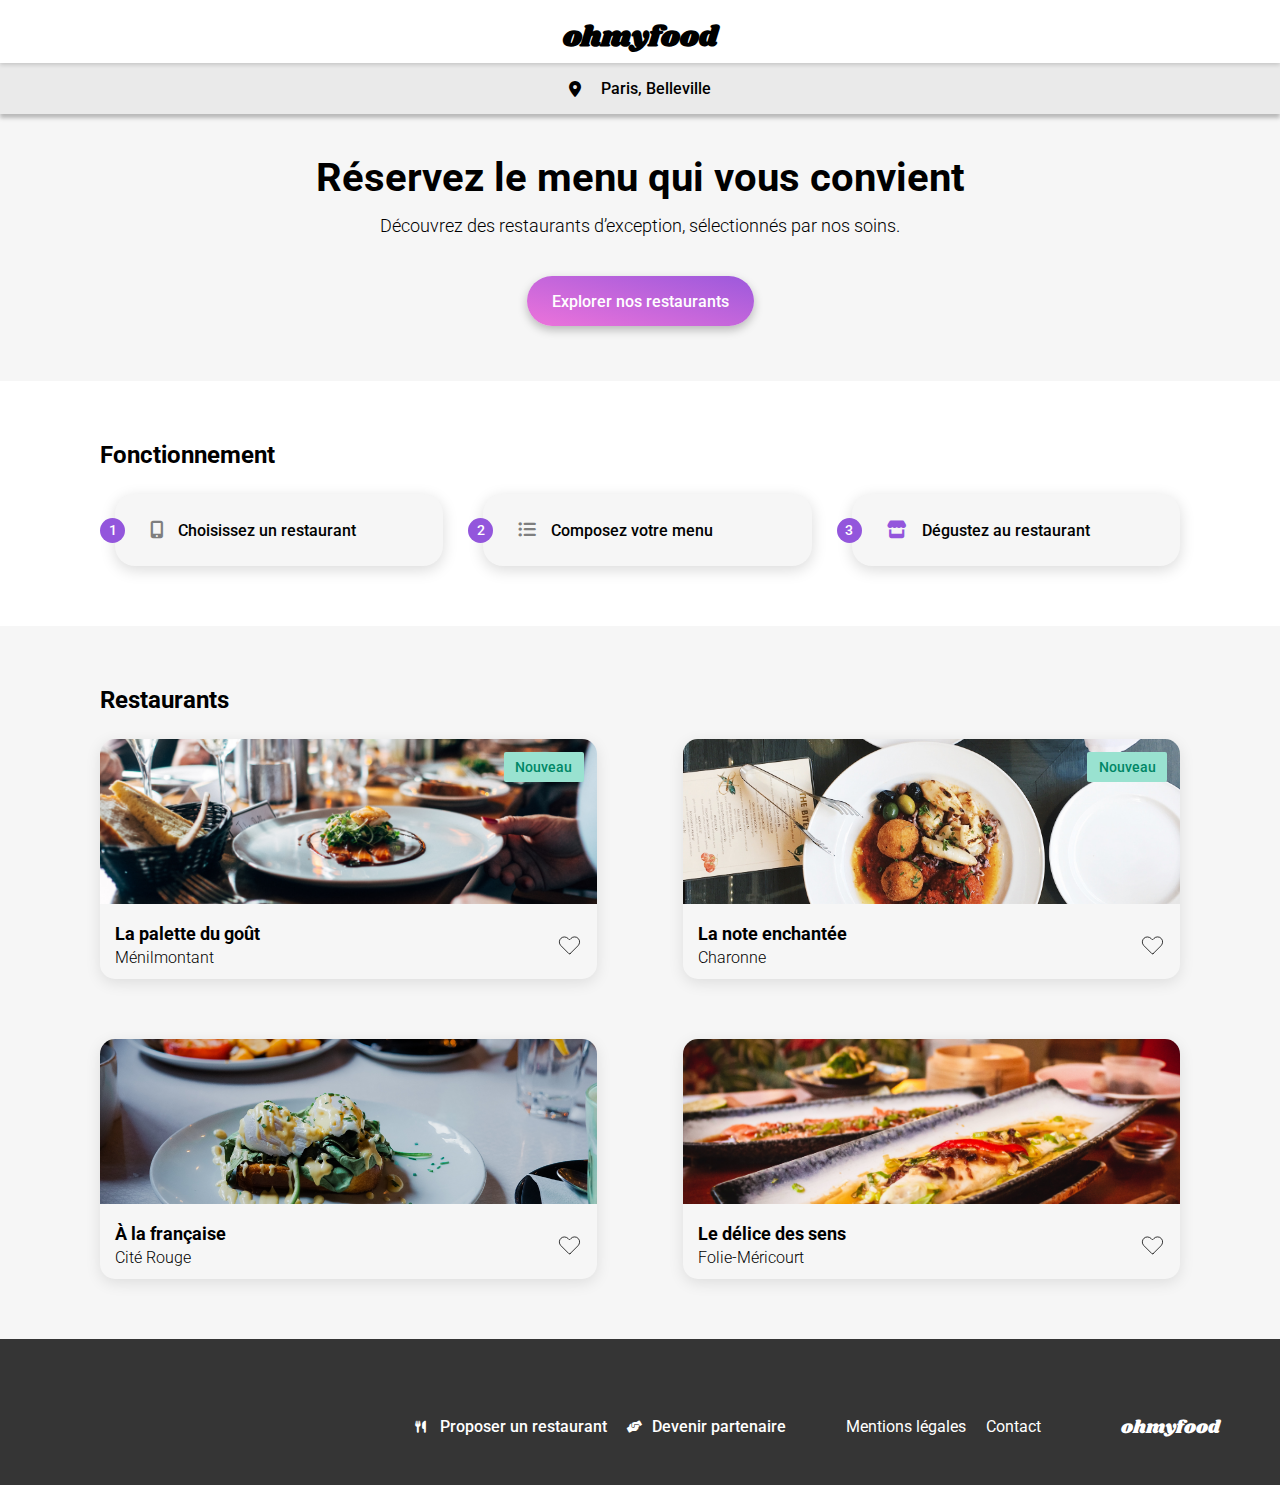
==== commit 2d8286b0: "All restaurants pages added" ====
--- a/index.html
+++ b/index.html
@@ -7,10 +7,8 @@
         <link rel="preconnect" href="https://fonts.gstatic.com" crossorigin>
         <link rel="stylesheet" href="https://fonts.googleapis.com/css2?family=Roboto:wght@300;400;500;600;700&family=Shrikhand&display=swap">
         <link rel="stylesheet" href="https://cdnjs.cloudflare.com/ajax/libs/font-awesome/6.0.0/css/all.min.css">
-        <link rel="stylesheet" href="/assets/css/style.css">
-        <link rel="stylesheet" href="/assets/css/homepage.css">
-        <link rel="stylesheet" href="projet-3-OhMyFood/assets/css/style.css">
-        <link rel="stylesheet" href="projet-3-OhMyFood/assets/css/homepage.css">
+        <link rel="stylesheet" href="./assets/css/style.css">
+        <link rel="stylesheet" href="./assets/css/homepage.css">
     </head>
     <body>
         <header class="homepage-header flex-center-center-col">
@@ -30,154 +28,158 @@
                 </div>
                 <a href="#restaurants" class="gradient-button">Explorer nos restaurants</a>
             </section>
-            <section class="process-presentation flex-center-start-col">
-                <h2>Fonctionnement</h2>
-                <div class="process-steps flex-left-center homepage-contrast-background">
-                    <span class="process-step-number flex-center-center">1</span>
-                    <i class="grey-icon flex-center-center fa-solid fa-mobile-screen-button"></i>
-                    <p>Choisissez un restaurant</p>                    
-                </div>
-                <div class="process-steps flex-left-center homepage-contrast-background">
-                    <span class="process-step-number flex-center-center">2</span>
-                    <i class="grey-icon flex-center-center fa-solid fa-list-ul"></i>
-                    <p>Composez votre menu</p>                    
-                </div>
-                <div class="process-steps flex-left-center homepage-contrast-background">
-                    <span class="process-step-number flex-center-center">3</span>
-                    <i class="purple-icon flex-center-center fa-solid fa-store"></i>
-                    <p>Dégustez au restaurant</p>                    
+            <section class="process-presentation-container flex-center-center">
+                <div class="process-presentation flex-center-start-col">
+                    <h2>Fonctionnement</h2>
+                    <div class="process-steps flex-center-center-col">
+                        <div class="process-step flex-left-center homepage-contrast-background">
+                            <span class="process-step-number flex-center-center">1</span>
+                            <i class="grey-icon flex-center-center fa-solid fa-mobile-screen-button"></i>
+                            <p>Choisissez un restaurant</p>                    
+                        </div>
+                        <div class="process-step flex-left-center homepage-contrast-background">
+                            <span class="process-step-number flex-center-center">2</span>
+                            <i class="grey-icon flex-center-center fa-solid fa-list-ul"></i>
+                            <p>Composez votre menu</p>                    
+                        </div>
+                        <div class="process-step flex-left-center homepage-contrast-background">
+                            <span class="process-step-number flex-center-center">3</span>
+                            <i class="purple-icon flex-center-center fa-solid fa-store"></i>
+                            <p>Dégustez au restaurant</p>                    
+                        </div>
+                    </div>
                 </div>
             </section>
-            <section class="restaurants-list homepage-contrast-background flex-center-start-col" id="restaurants">
-                <h2>Restaurants</h2>
-                <a href="./restaurants/lapalettedugout.html" class="restaurant-cards">
-                    <article class="restaurant-cards-container">
-                        <div class="restaurant-badge flex-center-center">Nouveau</div>
-                        <img src="./assets/images/restaurants/jay-wennington-N_Y88TWmGwA-unsplash.jpg"
-                             class="cards-img img-cover-bottom"
-                             alt="Plates and bread bucket on a restaurant table">
-                        <div class="restaurant-infos flex-center-center">
-                            <div class="restaurant-txt">
-                                <h3>La palette du goût</h3>
-                                <p>Ménilmontant</p>
+            <section class="homepage-contrast-background flex-center-center" id="restaurants">
+                <div class="restaurants-list flex-center-start-col">
+                    <h2>Restaurants</h2>
+                    <div class="restaurant-cards flex-center-center-col">
+                        <article class="restaurant-card">
+                            <a href="./restaurants/lapalettedugout.html" class="restaurant-card-link"></a>
+                            <div class="restaurant-badge flex-center-center">Nouveau</div>
+                            <img src="./assets/images/restaurants/jay-wennington-N_Y88TWmGwA-unsplash.jpg"
+                                    class="cards-img img-cover-center"
+                                    alt="Plates and bread bucket on a restaurant table">
+                            <div class="restaurant-infos flex-center-center">
+                                <div class="restaurant-txt">
+                                    <h3>La palette du goût</h3>
+                                    <p>Ménilmontant</p>
+                                </div>
+                                <div class="restaurant-save">
+                                    <input type="checkbox" id="heart-1st-restaurant">
+                                    <label for="heart-1st-restaurant">
+                                        <svg class="heart-unchecked" xmlns="http://www.w3.org/2000/svg" viewBox="0 0 256 256">
+                                            <path d="M133.7,211.9l81-81c19.9-20,22.8-52.7,4-73.6a52,52,0,0,0-75.5-2.1L128,70.5,114.9,57.3c-20-19.9-52.7-22.8-73.6-4a52,52,0,0,0-2.1,75.5l83.1,83.1A8.1,8.1,0,0,0,133.7,211.9Z"
+                                            fill="none" stroke="#000" stroke-linecap="round" stroke-linejoin="round" stroke-width="8"/>
+                                        </svg>
+                                        <svg class="heart-checked" xmlns="http://www.w3.org/2000/svg" viewBox="0 0 256 256">
+                                            <defs>
+                                                <linearGradient id="Gradient1">
+                                                    <stop class="heart-gradient-top" offset="0%" />
+                                                    <stop class="heart-gradient-bottom" offset="100%" />
+                                                </linearGradient>
+                                            </defs>
+                                            <path id="heart-checked-1" class="heart-checked" fill="url(#Gradient1)" d="M133.7,211.9l81-81c19.9-20,22.8-52.7,4-73.6a52,52,0,0,0-75.5-2.1L128,70.5,114.9,57.3c-20-19.9-52.7-22.8-73.6-4a52,52,0,0,0-2.1,75.5l83.1,83.1A8.1,8.1,0,0,0,133.7,211.9Z"/>
+                                        </svg> 
+                                    </label>
+                                </div>
                             </div>
-                            <div class="restaurant-save">
-                                <input type="checkbox" id="heart-1st-restaurant">
-                                <label for="heart-1st-restaurant">
-                                    <svg class="heart-unchecked" xmlns="http://www.w3.org/2000/svg" viewBox="0 0 256 256">
-                                        <path d="M133.7,211.9l81-81c19.9-20,22.8-52.7,4-73.6a52,52,0,0,0-75.5-2.1L128,70.5,114.9,57.3c-20-19.9-52.7-22.8-73.6-4a52,52,0,0,0-2.1,75.5l83.1,83.1A8.1,8.1,0,0,0,133.7,211.9Z"
-                                        fill="none" stroke="#000" stroke-linecap="round" stroke-linejoin="round" stroke-width="8"/>
-                                    </svg>
-                                    <svg class="heart-checked" xmlns="http://www.w3.org/2000/svg" viewBox="0 0 256 256">
-                                        <defs>
-                                            <linearGradient id="Gradient1">
-                                              <stop class="heart-gradient-top" offset="0%" />
-                                              <stop class="heart-gradient-bottom" offset="100%" />
-                                            </linearGradient>
-                                        </defs>
-                                        <path id="heart-checked-1" class="heart-checked" fill="url(#Gradient1)" d="M133.7,211.9l81-81c19.9-20,22.8-52.7,4-73.6a52,52,0,0,0-75.5-2.1L128,70.5,114.9,57.3c-20-19.9-52.7-22.8-73.6-4a52,52,0,0,0-2.1,75.5l83.1,83.1A8.1,8.1,0,0,0,133.7,211.9Z"/>
-                                    </svg> 
-                                </label>
+                        </article>
+                        <article class="restaurant-card">
+                            <a href="./restaurants/lanotenechantee.html" class="restaurant-card-link"></a>
+                            <div class="restaurant-badge flex-center-center">Nouveau</div>
+                            <img src="./assets/images/restaurants/stil-u2Lp8tXIcjw-unsplash.jpg"
+                                    class="cards-img img-cover-center"
+                                    alt="Plate and restaurant menu on a restaurant table">
+                            <div class="restaurant-infos flex-center-center">
+                                <div class="restaurant-txt">
+                                    <h3>La note enchantée</h3>
+                                    <p>Charonne</p>
+                                </div>
+                                <div class="restaurant-save">
+                                    <input type="checkbox" id="heart-2nd-restaurant">
+                                    <label for="heart-2nd-restaurant">
+                                        <svg class="heart-unchecked" xmlns="http://www.w3.org/2000/svg" viewBox="0 0 256 256">
+                                            <path d="M133.7,211.9l81-81c19.9-20,22.8-52.7,4-73.6a52,52,0,0,0-75.5-2.1L128,70.5,114.9,57.3c-20-19.9-52.7-22.8-73.6-4a52,52,0,0,0-2.1,75.5l83.1,83.1A8.1,8.1,0,0,0,133.7,211.9Z"
+                                            fill="none" stroke="#000" stroke-linecap="round" stroke-linejoin="round" stroke-width="8"/>
+                                        </svg>
+                                        <svg class="heart-checked" xmlns="http://www.w3.org/2000/svg" viewBox="0 0 256 256">
+                                            <defs>
+                                                <linearGradient id="Gradient2">
+                                                    <stop class="heart-gradient-top" offset="0%" />
+                                                    <stop class="heart-gradient-bottom" offset="100%" />
+                                                </linearGradient>
+                                            </defs>
+                                            <path id="heart-checked-2" class="heart-checked" fill="url(#Gradient2)" d="M133.7,211.9l81-81c19.9-20,22.8-52.7,4-73.6a52,52,0,0,0-75.5-2.1L128,70.5,114.9,57.3c-20-19.9-52.7-22.8-73.6-4a52,52,0,0,0-2.1,75.5l83.1,83.1A8.1,8.1,0,0,0,133.7,211.9Z"/>
+                                        </svg>
+                                    </label>
+                                </div>
                             </div>
-                        </div>
-                    </article>
-                </a>
-                <a href="./restaurants/lanotenechantee.html" class="restaurant-cards">
-                    <article class="restaurant-cards-container">
-                        <div class="restaurant-badge flex-center-center">Nouveau</div>
-                        <img src="./assets/images/restaurants/stil-u2Lp8tXIcjw-unsplash.jpg"
-                             class="cards-img img-cover-center"
-                             alt="Plate and restaurant menu on a restaurant table">
-                        <div class="restaurant-infos flex-center-center">
-                            <div class="restaurant-txt">
-                                <h3>La note enchantée</h3>
-                                <p>Charonne</p>
+                        </article>
+                        <article class="restaurant-card">
+                            <a href="./restaurants/alafrancaise.html" class="restaurant-card-link"></a>
+                            <div class="none restaurant-badge flex-center-center">Nouveau</div>
+                            <img src="./assets/images/restaurants/toa-heftiba-DQKerTsQwi0-unsplash.jpg"
+                                    class="cards-img img-cover-center"
+                                    alt="Eggs on bread on a restaurant table">
+                            <div class="restaurant-infos flex-center-center">
+                                <div class="restaurant-txt">
+                                    <h3>À la française</h3>
+                                    <p>Cité Rouge</p>
+                                </div>
+                                <div class="restaurant-save">
+                                    <input type="checkbox" id="heart-3rd-restaurant">
+                                    <label for="heart-3rd-restaurant">
+                                        <svg class="heart-unchecked" xmlns="http://www.w3.org/2000/svg" viewBox="0 0 256 256">
+                                            <path d="M133.7,211.9l81-81c19.9-20,22.8-52.7,4-73.6a52,52,0,0,0-75.5-2.1L128,70.5,114.9,57.3c-20-19.9-52.7-22.8-73.6-4a52,52,0,0,0-2.1,75.5l83.1,83.1A8.1,8.1,0,0,0,133.7,211.9Z"
+                                            fill="none" stroke="#000" stroke-linecap="round" stroke-linejoin="round" stroke-width="8"/>
+                                        </svg>
+                                        <svg class="heart-checked" xmlns="http://www.w3.org/2000/svg" viewBox="0 0 256 256">
+                                            <defs>
+                                                <linearGradient id="Gradient3">
+                                                <stop class="heart-gradient-top" offset="0%" />
+                                                <stop class="heart-gradient-bottom" offset="100%" />
+                                                </linearGradient>
+                                            </defs>
+                                            <path id="heart-checked-3" class="heart-checked" fill="url(#Gradient3)" d="M133.7,211.9l81-81c19.9-20,22.8-52.7,4-73.6a52,52,0,0,0-75.5-2.1L128,70.5,114.9,57.3c-20-19.9-52.7-22.8-73.6-4a52,52,0,0,0-2.1,75.5l83.1,83.1A8.1,8.1,0,0,0,133.7,211.9Z"/>
+                                        </svg>
+                                    </label>
+                                </div>
                             </div>
-                            <div class="restaurant-save">
-                                <input type="checkbox" id="heart-2nd-restaurant">
-                                <label for="heart-2nd-restaurant">
-                                    <svg class="heart-unchecked" xmlns="http://www.w3.org/2000/svg" viewBox="0 0 256 256">
-                                        <path d="M133.7,211.9l81-81c19.9-20,22.8-52.7,4-73.6a52,52,0,0,0-75.5-2.1L128,70.5,114.9,57.3c-20-19.9-52.7-22.8-73.6-4a52,52,0,0,0-2.1,75.5l83.1,83.1A8.1,8.1,0,0,0,133.7,211.9Z"
-                                        fill="none" stroke="#000" stroke-linecap="round" stroke-linejoin="round" stroke-width="8"/>
-                                    </svg>
-                                    <svg class="heart-checked" xmlns="http://www.w3.org/2000/svg" viewBox="0 0 256 256">
-                                        <defs>
-                                            <linearGradient id="Gradient2">
-                                              <stop class="heart-gradient-top" offset="0%" />
-                                              <stop class="heart-gradient-bottom" offset="100%" />
-                                            </linearGradient>
-                                        </defs>
-                                        <path id="heart-checked-2" class="heart-checked" fill="url(#Gradient2)" d="M133.7,211.9l81-81c19.9-20,22.8-52.7,4-73.6a52,52,0,0,0-75.5-2.1L128,70.5,114.9,57.3c-20-19.9-52.7-22.8-73.6-4a52,52,0,0,0-2.1,75.5l83.1,83.1A8.1,8.1,0,0,0,133.7,211.9Z"/>
-                                    </svg>
-                                </label>
+                        </article>
+                        <article class="restaurant-card">
+                            <a href="./restaurants/ledelicedessens.html" class="restaurant-card-link"></a>
+                            <div class="none restaurant-badge flex-center-center">Nouveau</div>
+                            <img src="./assets/images/restaurants/louis-hansel-shotsoflouis-qNBGVyOCY8Q-unsplash.jpg"
+                                    class="cards-img img-cover-center"
+                                    alt="Restaurant plates filled woth fish and other ingredients">
+                            <div class="restaurant-infos flex-center-center">
+                                <div class="restaurant-txt">
+                                    <h3>Le délice des sens</h3>
+                                    <p>Folie-Méricourt</p>
+                                </div>
+                                <div class="restaurant-save">
+                                    <input type="checkbox" id="heart-4th-restaurant">
+                                    <label for="heart-4th-restaurant">
+                                        <svg class="heart-unchecked" xmlns="http://www.w3.org/2000/svg" viewBox="0 0 256 256">
+                                            <path d="M133.7,211.9l81-81c19.9-20,22.8-52.7,4-73.6a52,52,0,0,0-75.5-2.1L128,70.5,114.9,57.3c-20-19.9-52.7-22.8-73.6-4a52,52,0,0,0-2.1,75.5l83.1,83.1A8.1,8.1,0,0,0,133.7,211.9Z"
+                                            fill="none" stroke="#000" stroke-linecap="round" stroke-linejoin="round" stroke-width="8"/>
+                                        </svg>
+                                        <svg class="heart-checked" xmlns="http://www.w3.org/2000/svg" viewBox="0 0 256 256">
+                                            <defs>
+                                                <linearGradient id="Gradient4">
+                                                <stop class="heart-gradient-top" offset="0%" />
+                                                <stop class="heart-gradient-bottom" offset="100%" />
+                                                </linearGradient>
+                                            </defs>
+                                            <path id="heart-checked-4" class="heart-checked" fill="url(#Gradient4)" d="M133.7,211.9l81-81c19.9-20,22.8-52.7,4-73.6a52,52,0,0,0-75.5-2.1L128,70.5,114.9,57.3c-20-19.9-52.7-22.8-73.6-4a52,52,0,0,0-2.1,75.5l83.1,83.1A8.1,8.1,0,0,0,133.7,211.9Z"/>
+                                        </svg>
+                                    </label>
+                                </div>
                             </div>
-                        </div>
-                    </article>
-                </a>
-                <a href="./restaurants/alafrancaise.html" class="restaurant-cards">
-                    <article class="restaurant-cards-container">
-                        <div class="none restaurant-badge flex-center-center">Nouveau</div>
-                        <img src="./assets/images/restaurants/toa-heftiba-DQKerTsQwi0-unsplash.jpg"
-                             class="cards-img img-cover-bottom"
-                             alt="Eggs on bread on a restaurant table">
-                        <div class="restaurant-infos flex-center-center">
-                            <div class="restaurant-txt">
-                                <h3>À la française</h3>
-                                <p>Cité Rouge</p>
-                            </div>
-                            <div class="restaurant-save">
-                                <input type="checkbox" id="heart-3rd-restaurant">
-                                <label for="heart-3rd-restaurant">
-                                    <svg class="heart-unchecked" xmlns="http://www.w3.org/2000/svg" viewBox="0 0 256 256">
-                                        <path d="M133.7,211.9l81-81c19.9-20,22.8-52.7,4-73.6a52,52,0,0,0-75.5-2.1L128,70.5,114.9,57.3c-20-19.9-52.7-22.8-73.6-4a52,52,0,0,0-2.1,75.5l83.1,83.1A8.1,8.1,0,0,0,133.7,211.9Z"
-                                        fill="none" stroke="#000" stroke-linecap="round" stroke-linejoin="round" stroke-width="8"/>
-                                    </svg>
-                                    <svg class="heart-checked" xmlns="http://www.w3.org/2000/svg" viewBox="0 0 256 256">
-                                        <defs>
-                                            <linearGradient id="Gradient3">
-                                            <stop class="heart-gradient-top" offset="0%" />
-                                            <stop class="heart-gradient-bottom" offset="100%" />
-                                            </linearGradient>
-                                        </defs>
-                                        <path id="heart-checked-3" class="heart-checked" fill="url(#Gradient3)" d="M133.7,211.9l81-81c19.9-20,22.8-52.7,4-73.6a52,52,0,0,0-75.5-2.1L128,70.5,114.9,57.3c-20-19.9-52.7-22.8-73.6-4a52,52,0,0,0-2.1,75.5l83.1,83.1A8.1,8.1,0,0,0,133.7,211.9Z"/>
-                                    </svg>
-                                </label>
-                            </div>
-                        </div>
-                    </article>
-                </a>
-                <a href="./restaurants/ledelicedessens.html" class="restaurant-cards">
-                    <article class="restaurant-cards-container">
-                        <div class="none restaurant-badge flex-center-center">Nouveau</div>
-                        <img src="./assets/images/restaurants/louis-hansel-shotsoflouis-qNBGVyOCY8Q-unsplash.jpg"
-                             class="cards-img img-cover-bottom"
-                             alt="Restaurant plates filled woth fish and other ingredients">
-                        <div class="restaurant-infos flex-center-center">
-                            <div class="restaurant-txt">
-                                <h3>Le délice des sens</h3>
-                                <p>Folie-Méricourt</p>
-                            </div>
-                            <div class="restaurant-save">
-                                <input type="checkbox" id="heart-4th-restaurant">
-                                <label for="heart-4th-restaurant">
-                                    <svg class="heart-unchecked" xmlns="http://www.w3.org/2000/svg" viewBox="0 0 256 256">
-                                        <path d="M133.7,211.9l81-81c19.9-20,22.8-52.7,4-73.6a52,52,0,0,0-75.5-2.1L128,70.5,114.9,57.3c-20-19.9-52.7-22.8-73.6-4a52,52,0,0,0-2.1,75.5l83.1,83.1A8.1,8.1,0,0,0,133.7,211.9Z"
-                                        fill="none" stroke="#000" stroke-linecap="round" stroke-linejoin="round" stroke-width="8"/>
-                                    </svg>
-                                    <svg class="heart-checked" xmlns="http://www.w3.org/2000/svg" viewBox="0 0 256 256">
-                                        <defs>
-                                            <linearGradient id="Gradient4">
-                                            <stop class="heart-gradient-top" offset="0%" />
-                                            <stop class="heart-gradient-bottom" offset="100%" />
-                                            </linearGradient>
-                                        </defs>
-                                        <path id="heart-checked-4" class="heart-checked" fill="url(#Gradient4)" d="M133.7,211.9l81-81c19.9-20,22.8-52.7,4-73.6a52,52,0,0,0-75.5-2.1L128,70.5,114.9,57.3c-20-19.9-52.7-22.8-73.6-4a52,52,0,0,0-2.1,75.5l83.1,83.1A8.1,8.1,0,0,0,133.7,211.9Z"/>
-                                    </svg>
-                                </label>
-                            </div>
-                        </div>
-                    </article>
-                </a>
+                        </article>
+                    </div>
+                </div>
             </section>
         </main>
         <footer class="footer-container">
--- a/assets/css/style.css
+++ b/assets/css/style.css
@@ -92,11 +92,6 @@
     display: none;
 }
 
-.img-cover-bottom {
-    object-fit: cover;
-    object-position: bottom;
-}
-
 .img-cover-center {
     object-fit: cover;
     object-position: center;
@@ -119,7 +114,7 @@
 }
 
 .gradient-button:hover {
-    filter: brightness(115%) contrast(85%);
+    filter: brightness(125%) contrast(85%);
     box-shadow: 0px 4px 15px 0px #00000040;
 }
 
@@ -146,6 +141,9 @@
         list-style: none;
         padding-left: 0;
         gap: 5px;
+        & li:nth-child(1n + 3) a {
+            font-weight: 400;
+        }
         a {
             gap: 20px;
             font-size: 1em;
@@ -158,4 +156,24 @@
             font-size: 12px;
         }
     }
+}
+
+
+/****** Desktop version ******/
+@media (min-width: 1025px) {
+    .footer-container {
+        display: flex;
+        flex-direction: row-reverse;
+        align-items: center;
+        gap: calc(4 * var(--global-padding-left-right));
+        padding: var(--global-padding-top-bottom) 60px 30px 25px;
+        ul {
+            flex-direction: row;
+            gap: 60px;
+            li:nth-child(odd) {
+                margin-right: calc(-2 * var(--global-padding-left-right));
+            }
+
+        }
+    }
 }--- a/assets/css/homepage.css
+++ b/assets/css/homepage.css
@@ -50,66 +50,93 @@
 }
 
 /****** Process presentation style ******/
+.process-presentation, .process-steps {
+    gap: var(--section-gap);
+}
+
 .process-presentation {
-    gap: var(--section-gap);
-    & .process-steps {
-        width: calc(100% - 20px);
-        height: 72px;
-        margin-left: 15px;
-        border-radius: 20px;
-        box-shadow: 0px 4px 15px 0px #00000026;
-        .process-step-number {
-            width: 25px;
-            height: 25px;
-            margin-left: -15px;;
-            font-size: 0.87em;
-            font-weight: 500;
-            color: #FFFFFF;
-            border-radius: 25px;
-            background-color: var(--primary-color);
-        }
-        i {
-            padding: 0 15px 0 25px;
-            font-size: 1.1em;
-        }
-        p {
-            font-size: 1em;
-            font-weight: 500;
-        }
-    }
-}
+    max-width: 1080px;
+    width: 100%;
+}
+
+.process-steps {
+    width: 100%;
+}
+.process-step {
+    width: calc(100% - 20px);
+    height: 72px;
+    margin-left: 15px;
+    border-radius: 20px;
+    box-shadow: 0px 4px 15px 0px #00000026;
+    & .process-step-number {
+        width: 25px;
+        height: 25px;
+        margin-left: -15px;;
+        font-size: 0.87em;
+        font-weight: 500;
+        color: #FFFFFF;
+        border-radius: 25px;
+        background-color: var(--primary-color);
+    }
+    i {
+        padding: 0 15px 0 25px;
+        font-size: 1.1em;
+    }
+    p {
+        font-size: 1em;
+        font-weight: 500;
+    }
+}
+
 /****** restaurants list style  ******/
 .restaurants-list {
+    width: 100%;
+    max-width: 1080px;
     gap: var(--section-gap);
 }
 
 /*** Restaurant cards style ***/
+.restaurant-card, .restaurant-card-link {
+    height: 240px;
+}
+
 .restaurant-cards {
+    display: flex;
+    flex-direction: column;
+    width: 100%;
+    gap: var(--section-gap);
+}
+
+.restaurant-card {
     width: 100%;
     overflow: hidden;
     text-decoration: none;
     border-radius: 15px;
     box-shadow: 0px 4px 15px 0px #0000001A;
-    align-items: initial;
-    & .restaurant-cards-container {
-        display: flex;
-        flex-direction: column;
+    .restaurant-card-link {
+        width: 100%;
+        position: relative;
+        margin-bottom: -240px;
+        display: block;
+        z-index: 1;
     }
     .cards-img {        
         width: 100%;
         height: 165px;
     }
     .restaurant-badge {
-        position: absolute;
-        height: 29px;
+        position: relative;
+        height: 30px;
         width: 80px;
+        left: calc(100% - 13px - 4*var(--global-padding-left-right));
         margin-top: 13px;
         font-size: 0.85em;
         font-weight: 500;
-        right: calc( 13px + var(--global-padding-left-right));
         border-radius: 2px;
         color: var(--tertiary-contrast-color);
         background-color: var(--tertiary-color);
+        margin-bottom: -43px;
+        z-index: 0;
     }
     .restaurant-infos {
         justify-content: space-between;
@@ -124,6 +151,7 @@
     .restaurant-save {
         width: 25px;
         height: 25px;
+        z-index: 1;
         input[type="checkbox"], .heart-checked {
             display: none;
         }
@@ -158,4 +186,28 @@
             }
         }
     }
+}
+
+
+/****** Desktop version ******/
+@media (min-width: 1025px) {
+    .call-to-action-txt {
+        h2 {
+        font-size: 2.5em;
+        }
+    }
+
+    .process-steps {
+        flex-direction: row;
+    }
+
+    .restaurant-cards {
+        flex-direction: row;
+        justify-content: space-between;
+        flex-wrap: wrap;
+        gap: calc(3*var(--global-padding-left-right));
+        & .restaurant-card {
+            width: 46%;
+        }
+    }
 }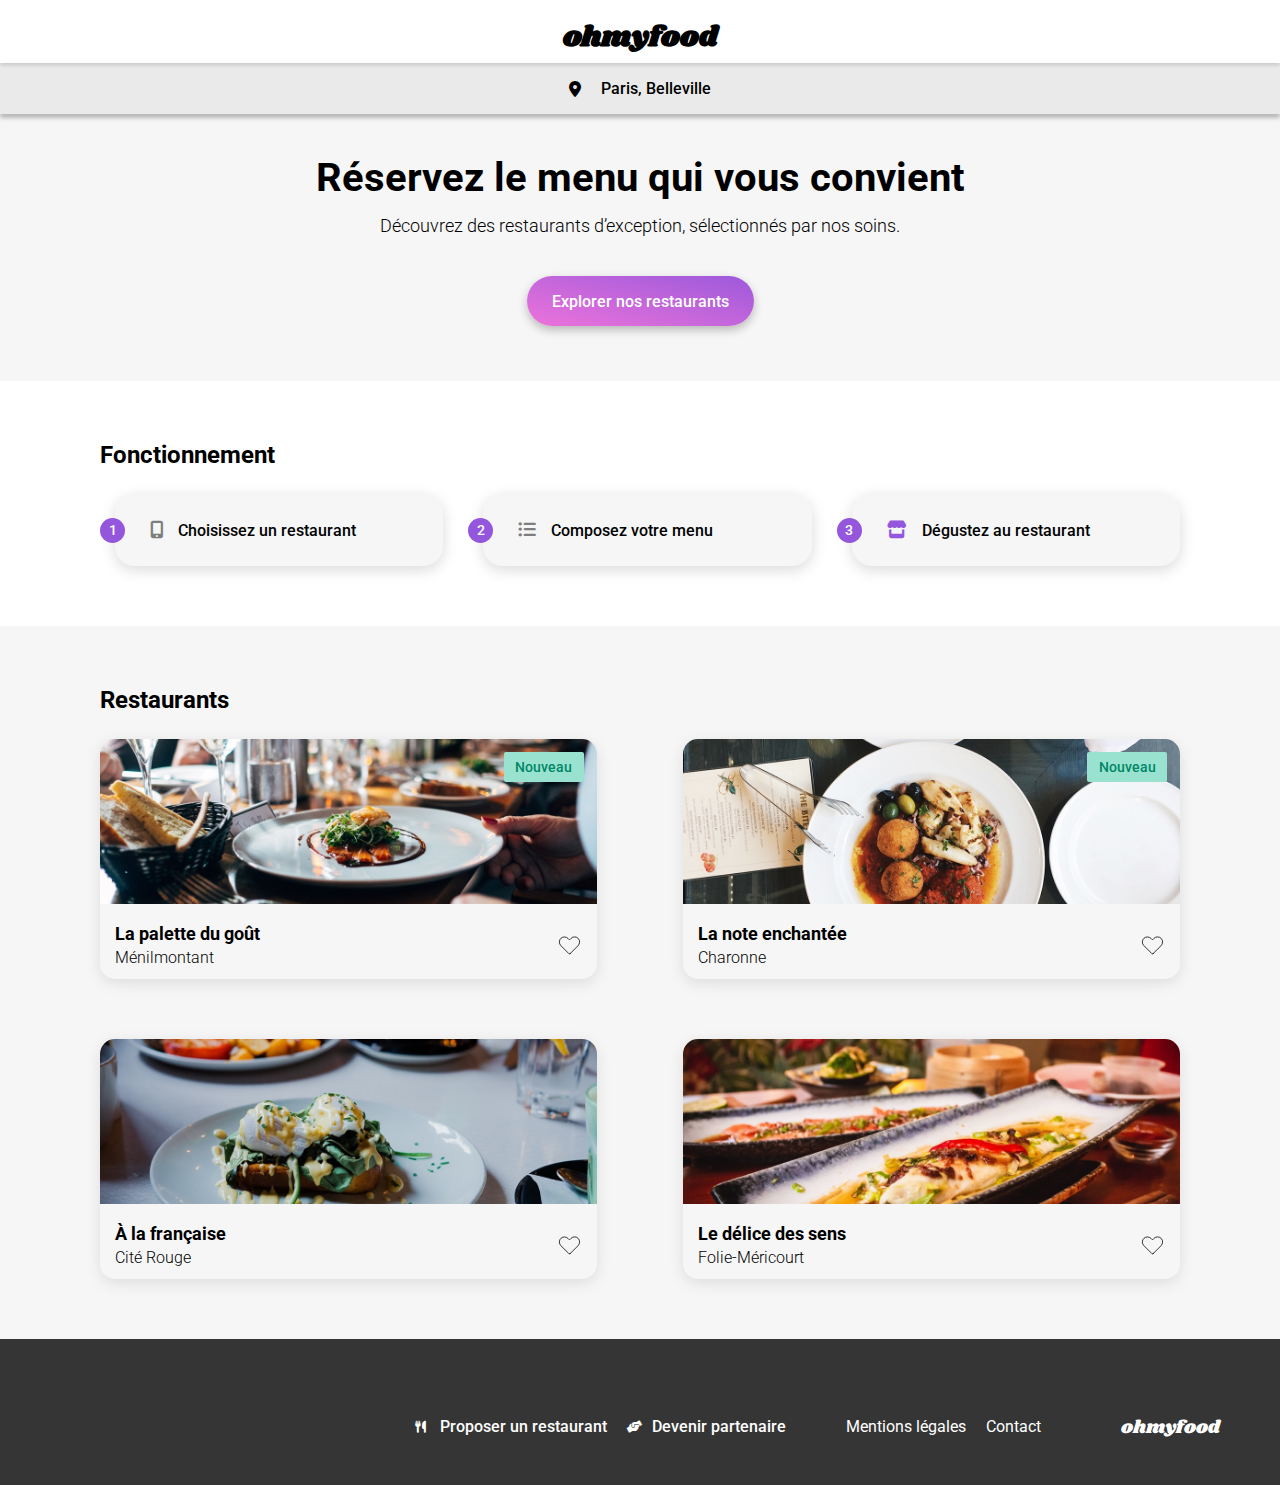
==== commit 0678f84f: "Add loader" ====
--- a/index.html
+++ b/index.html
@@ -21,6 +21,13 @@
             </div>
         </header>
         <main>
+            <div class="loader-container loader-3000">
+                <div class="loader">
+                    <p class="slideIn-200">Oh</p>
+                    <p class="slideIn-400">My</p>
+                    <p class="slideIn-600">Food</p>
+                </div>
+            </div>
             <section class="homepage-call-to-action homepage-contrast-background flex-center-center-col">
                 <div class="call-to-action-txt flex-center-center-col">
                     <h2>Réservez le menu qui vous convient</h2>
--- a/assets/css/style.css
+++ b/assets/css/style.css
@@ -126,11 +126,69 @@
     color: #7E7E7E;
 }
 
+/****** Loader & dish elemens hover animation ******/
+.loader-container {
+    display: flex;
+    justify-content: center;
+    align-items: center;
+    position: fixed;
+    top: 0;
+    width: 100vw;
+    height: 100vh;
+    background-color: #FFFFFF;
+    z-index: 999;
+    visibility: hidden;
+    .loader p {
+        font-size: 5em;
+        line-height: 1;
+        font-family: Shrikhand;
+        margin: 0;
+    }
+}
+
+@keyframes loader {
+    0% { visibility: visible; }
+    99% { opacity: 1; }
+    100% { opacity: 0; }
+}
+
+.loader-3000 {
+    animation: 2s loader;
+}
+
+@keyframes slideInLeft {
+    0% {
+        margin-top: -15px;
+        opacity: 0;
+    }
+    100%
+    {
+        margin-top: 0px;
+        opacity: 1;
+    }
+}
+
+.slideInLeft-200, .slideIn-200 {
+    animation: 200ms slideInLeft;
+}
+
+.slideInLeft-400, .slideIn-400 {
+    animation: 400ms slideInLeft;
+}
+
+.slideInLeft-600, .slideIn-600 {
+    animation: 600ms slideInLeft;
+}
+
+.slideInLeft-200, .slideInLeft-400, .slideInLeft-600 {
+    animation-delay: 2s;
+}
+
 /****** Footer style ******/
 .footer-container {
     padding: var(--global-padding-left-right);
     background-color: var(--dark-contrast-color);
-    h4, li, i, a {
+    & h4, li, i, a {
         color: #FFFFFF;
     }
     h4 {
@@ -157,7 +215,6 @@
         }
     }
 }
-
 
 /****** Desktop version ******/
 @media (min-width: 1025px) {
